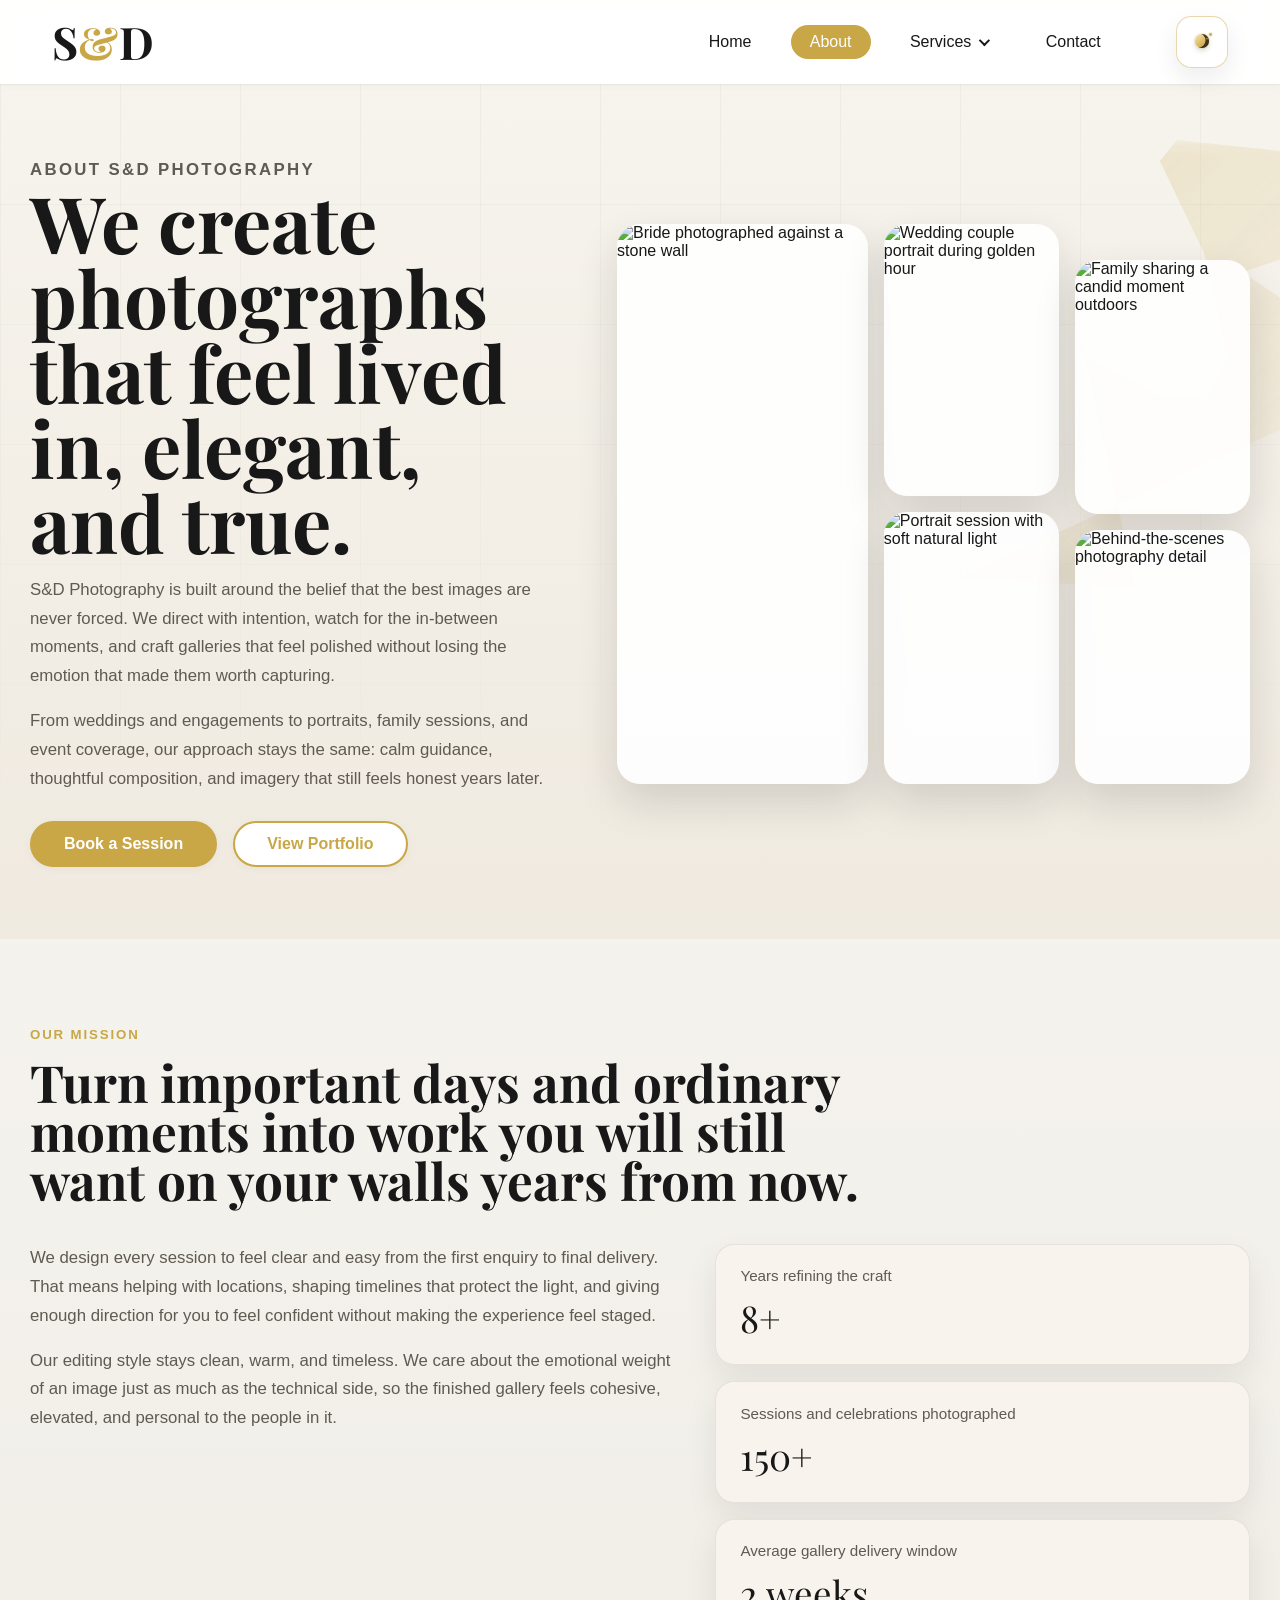
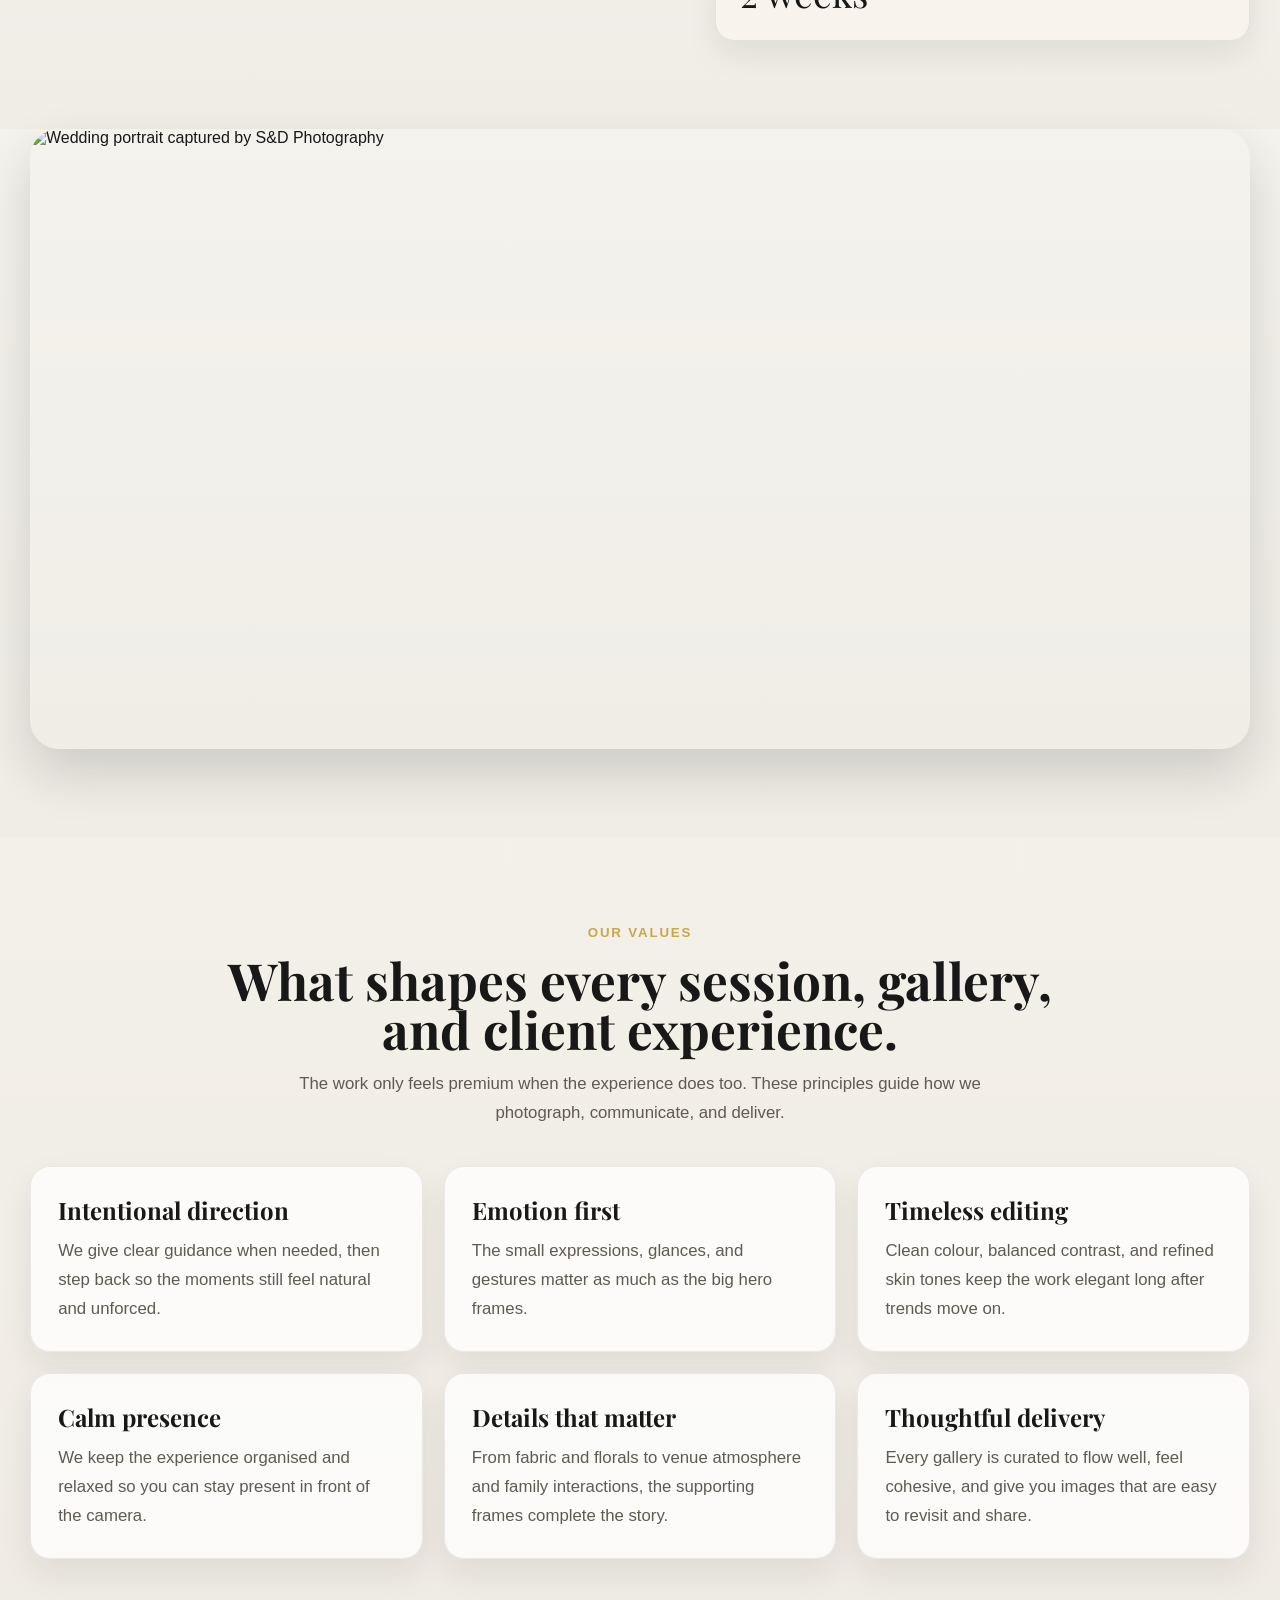
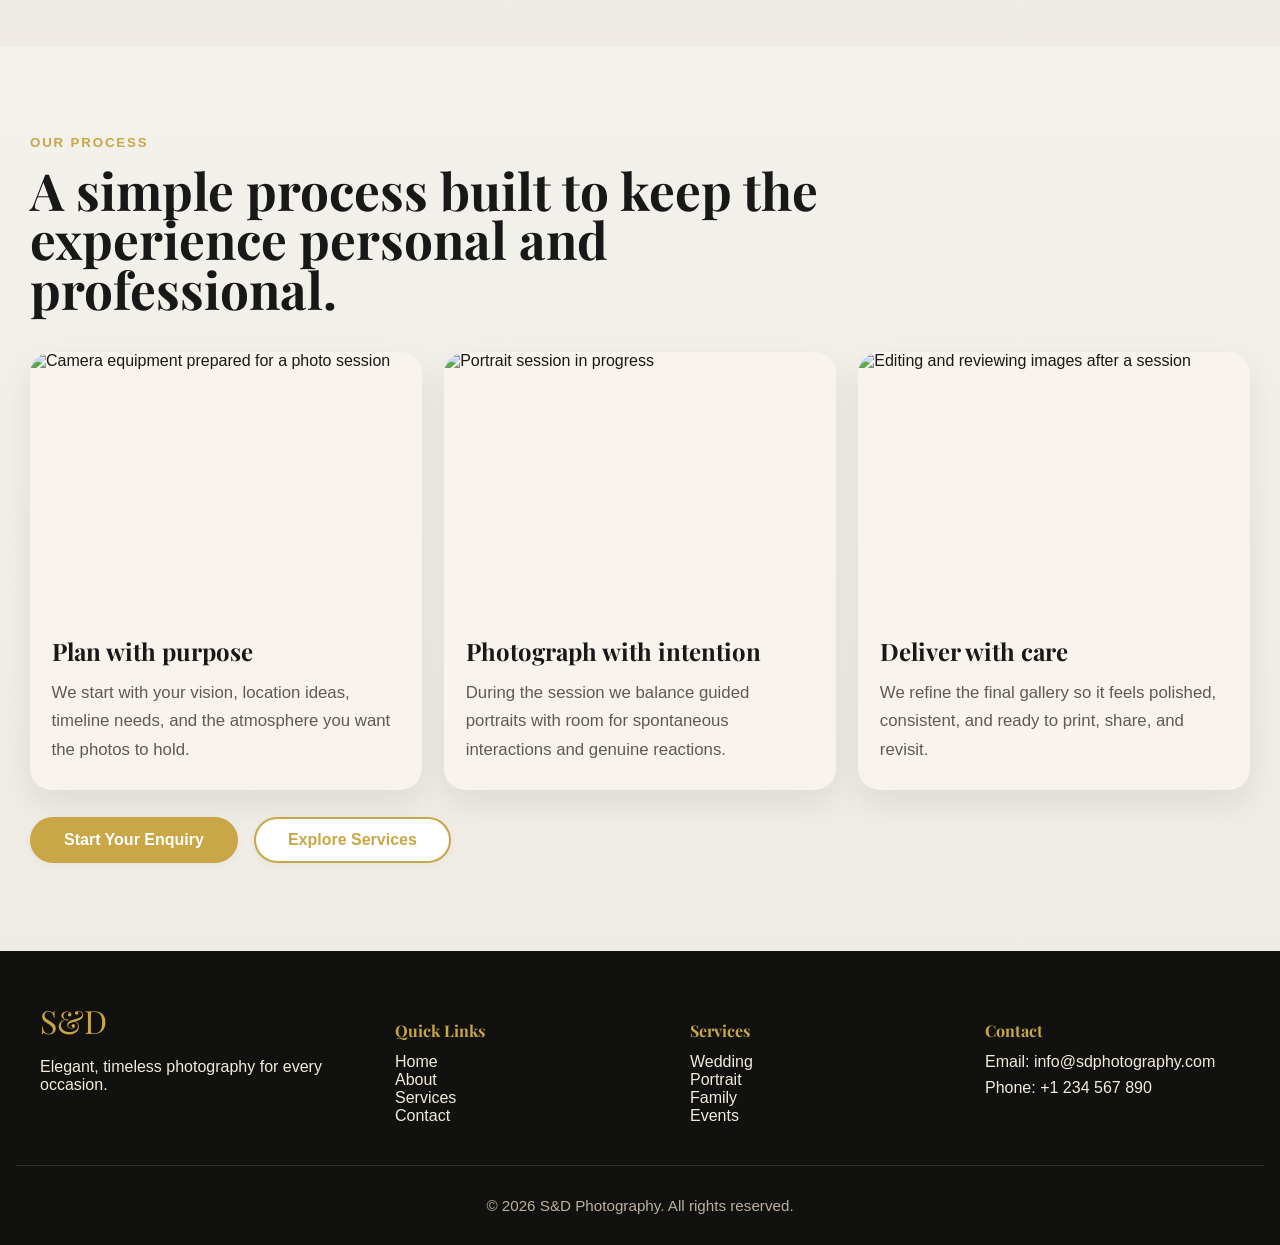
==== about.html @ 49d03d32 "Add files via upload" ====
<!DOCTYPE html>
<html lang="en">
<head>
  <meta charset="UTF-8">
  <meta name="viewport" content="width=device-width, initial-scale=1.0">
  <title>About Us | S&D Photography</title>
  <script>
    (function () {
      try {
        var storedTheme = localStorage.getItem('sd-theme');
        var theme = storedTheme || (window.matchMedia('(prefers-color-scheme: dark)').matches ? 'dark' : 'light');
        document.documentElement.setAttribute('data-theme', theme);
      } catch (error) {
        document.documentElement.setAttribute('data-theme', 'light');
      }
    }());
  </script>
  <link rel="preconnect" href="https://fonts.googleapis.com">
  <link rel="preconnect" href="https://fonts.gstatic.com" crossorigin>
  <link href="https://fonts.googleapis.com/css2?family=Playfair+Display:wght@700&display=swap" rel="stylesheet">
  <link rel="stylesheet" href="style.css">
</head>
<body>
  <header>
    <nav class="navbar" aria-label="Main Navigation">
      <div class="logo">S<span class="brand-ampersand">&amp;</span>D</div>
      <button class="nav-toggle" aria-label="Open navigation menu" aria-expanded="false">
        <span class="hamburger"></span>
      </button>
      <ul class="nav-links">
        <li><a href="index.html">Home</a></li>
        <li><a href="about.html" class="active" aria-current="page">About</a></li>
        <li class="nav-item nav-dropdown">
          <button
            class="nav-link nav-dropdown-toggle"
            type="button"
            aria-expanded="false"
            aria-haspopup="true"
            aria-controls="services-dropdown-menu"
          >
            Services
          </button>
          <ul class="dropdown-menu" id="services-dropdown-menu">
            <li><a class="dropdown-item" href="index.html#services">All Services</a></li>
            <li><a class="dropdown-item" href="wedding.html">Wedding &amp; Engagement</a></li>
            <li><a class="dropdown-item" href="portrait.html">Portrait</a></li>
            <li><a class="dropdown-item" href="family.html">Family</a></li>
            <li><a class="dropdown-item" href="events.html">Events &amp; Commercial</a></li>
          </ul>
        </li>
        <li><a href="contact.html">Contact</a></li>
      </ul>
      <button class="theme-toggle" type="button" aria-pressed="false" aria-label="Switch to dark mode">
        <span class="theme-toggle-icon" aria-hidden="true"></span>
        <span class="theme-toggle-label">Dark mode</span>
      </button>
    </nav>
  </header>
  <main>
    <section class="about-editorial-hero">
      <div class="about-grid-pattern" aria-hidden="true"></div>
      <div class="about-hero-orb" aria-hidden="true"></div>
      <div class="about-shell about-hero-grid">
        <div class="about-hero-copy">
          <p class="about-eyebrow">About S&amp;D Photography</p>
          <h1>We create photographs that feel lived in, elegant, and true.</h1>
          <p class="about-lead">S&amp;D Photography is built around the belief that the best images are never forced. We direct with intention, watch for the in-between moments, and craft galleries that feel polished without losing the emotion that made them worth capturing.</p>
          <p>From weddings and engagements to portraits, family sessions, and event coverage, our approach stays the same: calm guidance, thoughtful composition, and imagery that still feels honest years later.</p>
          <div class="about-hero-actions">
            <a href="contact.html" class="btn btn-primary">Book a Session</a>
            <a href="index.html#portfolio" class="btn btn-secondary">View Portfolio</a>
          </div>
        </div>
        <div class="about-hero-collage" aria-label="Selected photography highlights">
          <figure class="about-collage-card about-collage-tall">
            <img src="Aboutus/Aboutus1.jpg" alt="Bride photographed against a stone wall">
          </figure>
          <div class="about-collage-stack">
            <figure class="about-collage-card">
              <img src="Wedding&Engagement/Wedding&Engagement12.jpg" alt="Wedding couple portrait during golden hour">
            </figure>
            <figure class="about-collage-card">
              <img src="Portrait/Portrait7.jpg" alt="Portrait session with soft natural light">
            </figure>
          </div>
          <div class="about-collage-stack about-collage-offset">
            <figure class="about-collage-card">
              <img src="Family/Family4.jpg" alt="Family sharing a candid moment outdoors">
            </figure>
            <figure class="about-collage-card">
              <img src="Portfolio/Portfolio6.jpg" alt="Behind-the-scenes photography detail">
            </figure>
          </div>
        </div>
      </div>
    </section>

    <section class="about-mission-section">
      <div class="about-shell">
        <div class="about-section-intro">
          <p class="about-section-label">Our mission</p>
          <h2>Turn important days and ordinary moments into work you will still want on your walls years from now.</h2>
        </div>
        <div class="about-mission-grid">
          <div class="about-mission-copy">
            <p>We design every session to feel clear and easy from the first enquiry to final delivery. That means helping with locations, shaping timelines that protect the light, and giving enough direction for you to feel confident without making the experience feel staged.</p>
            <p>Our editing style stays clean, warm, and timeless. We care about the emotional weight of an image just as much as the technical side, so the finished gallery feels cohesive, elevated, and personal to the people in it.</p>
          </div>
          <dl class="about-stat-grid">
            <div class="about-stat-card">
              <dt>Years refining the craft</dt>
              <dd>8+</dd>
            </div>
            <div class="about-stat-card">
              <dt>Sessions and celebrations photographed</dt>
              <dd>150+</dd>
            </div>
            <div class="about-stat-card">
              <dt>Average gallery delivery window</dt>
              <dd>2 weeks</dd>
            </div>
          </dl>
        </div>
      </div>
    </section>

    <section class="about-feature-banner">
      <div class="about-shell">
        <div class="about-banner-frame">
          <img src="Wedding&Engagement/Wedding&Engagement4.jpg" alt="Wedding portrait captured by S&amp;D Photography">
        </div>
      </div>
    </section>

    <section class="about-values-section">
      <div class="about-shell">
        <div class="about-section-intro about-section-intro-centered">
          <p class="about-section-label">Our values</p>
          <h2>What shapes every session, gallery, and client experience.</h2>
          <p class="about-section-text">The work only feels premium when the experience does too. These principles guide how we photograph, communicate, and deliver.</p>
        </div>
        <div class="about-values-grid">
          <article class="about-value-card">
            <h3>Intentional direction</h3>
            <p>We give clear guidance when needed, then step back so the moments still feel natural and unforced.</p>
          </article>
          <article class="about-value-card">
            <h3>Emotion first</h3>
            <p>The small expressions, glances, and gestures matter as much as the big hero frames.</p>
          </article>
          <article class="about-value-card">
            <h3>Timeless editing</h3>
            <p>Clean colour, balanced contrast, and refined skin tones keep the work elegant long after trends move on.</p>
          </article>
          <article class="about-value-card">
            <h3>Calm presence</h3>
            <p>We keep the experience organised and relaxed so you can stay present in front of the camera.</p>
          </article>
          <article class="about-value-card">
            <h3>Details that matter</h3>
            <p>From fabric and florals to venue atmosphere and family interactions, the supporting frames complete the story.</p>
          </article>
          <article class="about-value-card">
            <h3>Thoughtful delivery</h3>
            <p>Every gallery is curated to flow well, feel cohesive, and give you images that are easy to revisit and share.</p>
          </article>
        </div>
      </div>
    </section>

    <section class="about-process-section">
      <div class="about-shell">
        <div class="about-section-intro">
          <p class="about-section-label">Our process</p>
          <h2>A simple process built to keep the experience personal and professional.</h2>
        </div>
        <div class="about-process-grid">
          <article class="about-process-card">
            <img src="Portfolio/Portfolio2.jpg" alt="Camera equipment prepared for a photo session">
            <div class="about-process-copy">
              <h3>Plan with purpose</h3>
              <p>We start with your vision, location ideas, timeline needs, and the atmosphere you want the photos to hold.</p>
            </div>
          </article>
          <article class="about-process-card">
            <img src="Portrait/Portrait3.jpg" alt="Portrait session in progress">
            <div class="about-process-copy">
              <h3>Photograph with intention</h3>
              <p>During the session we balance guided portraits with room for spontaneous interactions and genuine reactions.</p>
            </div>
          </article>
          <article class="about-process-card">
            <img src="Portfolio/Portfolio5.jpg" alt="Editing and reviewing images after a session">
            <div class="about-process-copy">
              <h3>Deliver with care</h3>
              <p>We refine the final gallery so it feels polished, consistent, and ready to print, share, and revisit.</p>
            </div>
          </article>
        </div>
        <div class="about-cta-row">
          <a href="contact.html" class="btn btn-primary">Start Your Enquiry</a>
          <a href="index.html#services" class="btn btn-secondary">Explore Services</a>
        </div>
      </div>
    </section>
  </main>
 <!-- Footer -->
    <footer>
    <div class="footer-content">
        <div class="footer-brand">
        <div class="footer-logo">S&amp;D</div>
        <p>Elegant, timeless photography for every occasion.</p>
        </div>
        <nav class="footer-nav" aria-label="Footer Quick Links">
        <h4>Quick Links</h4>
        <ul>
            <li><a href="#home">Home</a></li>
            <li><a href="#about">About</a></li>
            <li><a href="#services">Services</a></li>
            <li><a href="#contact">Contact</a></li>
        </ul>
        </nav>
        <nav class="footer-services" aria-label="Footer Services Links">
        <h4>Services</h4>
        <ul>
            <li><a href="wedding.html">Wedding</a></li>
            <li><a href="portrait.html">Portrait</a></li>
            <li><a href="family.html">Family</a></li>
            <li><a href="events&commercial.html">Events</a></li>
        </ul>
    </nav>
        <div class="footer-contact">
        <h4>Contact</h4>
        <ul>
        <li>Email: <a class="footer-contact-info" href="mailto:info@sdphotography.com">info@sdphotography.com</a></li>
        <li>Phone: <a class="footer-contact-info" href="tel:+1234567890">+1 234 567 890</a></li>
        </ul>
      </div>
    </div>
    <div class="footer-bottom">
      <p>&copy; 2026 S&amp;D Photography. All rights reserved.</p>
    </div>
  </footer>

  <script src="script.js"></script>
</body>
</html>
---- style.css ----
/*
  S&D Photography Portfolio Website Styles
  Elegant, minimal, premium. Responsive, accessible, modern.
*/

:root {
  --gold: #C9A646;
  --beige: #EEEDE9;
  --black: #181818;
  --white: #fff;
  --font-heading: 'Playfair Display', serif;
  --font-body: 'Segoe UI', 'Helvetica Neue', Arial, sans-serif;
  --page-bg: #EEEDE9;
  --text-primary: #181818;
  --text-muted: #5f5a52;
  --header-bg: rgba(255,255,255,0.94);
  --surface-1: rgba(255,255,255,0.92);
  --surface-2: rgba(255,255,255,0.76);
  --surface-3: #f8f4ed;
  --dropdown-bg: rgba(255,255,255,0.98);
  --border-soft: rgba(24,24,24,0.08);
  --border-strong: rgba(24,24,24,0.14);
  --shadow-soft: 0 14px 32px rgba(24,24,24,0.08);
  --shadow-strong: 0 18px 42px rgba(24,24,24,0.14);
  --nav-toggle-bg: rgba(255,255,255,0.96);
  --nav-toggle-open-bg: #f6f1e3;
  --nav-toggle-border: rgba(201,166,70,0.45);
  --nav-toggle-shadow: 0 10px 24px rgba(24,24,24,0.08);
  --theme-accent-text: #17130b;
  --pattern-shift-x: 0px;
  --pattern-shift-y: 0px;
  --pattern-dot: rgba(201,166,70,0.16);
  --pattern-soft: rgba(24,24,24,0.045);
  --pattern-blob: rgba(201,166,70,0.1);
  --pattern-overlay-top: rgba(255,255,255,0.3);
  --pattern-overlay-bottom: rgba(238,237,233,0.12);
  --pattern-overlay-opacity: 0.54;
  color-scheme: light;
}

html[data-theme='dark'],
body[data-theme='dark'] {
  --page-bg: #12120f;
  --text-primary: #f3ebdc;
  --text-muted: #c9beab;
  --header-bg: rgba(18,18,15,0.94);
  --surface-1: rgba(31,31,28,0.94);
  --surface-2: rgba(41,41,36,0.82);
  --surface-3: #23231f;
  --dropdown-bg: rgba(28,28,24,0.98);
  --border-soft: rgba(243,235,220,0.1);
  --border-strong: rgba(243,235,220,0.18);
  --shadow-soft: 0 18px 36px rgba(0,0,0,0.34);
  --shadow-strong: 0 24px 48px rgba(0,0,0,0.4);
  --nav-toggle-bg: rgba(31,31,28,0.96);
  --nav-toggle-open-bg: #2a2925;
  --nav-toggle-border: rgba(201,166,70,0.35);
  --nav-toggle-shadow: 0 14px 30px rgba(0,0,0,0.3);
  --pattern-dot: rgba(201,166,70,0.16);
  --pattern-soft: rgba(243,235,220,0.06);
  --pattern-blob: rgba(201,166,70,0.12);
  --pattern-overlay-top: rgba(18,18,15,0.34);
  --pattern-overlay-bottom: rgba(18,18,15,0.18);
  --pattern-overlay-opacity: 0.48;
  color-scheme: dark;
}

html {
  box-sizing: border-box;
  font-size: 16px;
  scroll-behavior: smooth;
}
*, *:before, *:after {
  box-sizing: inherit;
}
body {
  margin: 0;
  font-family: var(--font-body);
  background: var(--page-bg);
  background-image:
    linear-gradient(180deg, var(--pattern-overlay-top) 0%, var(--pattern-overlay-bottom) 100%);
  background-size: auto;
  background-position: 0 0;
  color: var(--text-primary);
  min-height: 100vh;
  position: relative;
  isolation: isolate;
  transition: background-color 0.25s ease, color 0.25s ease;
}

.hero-showcase,
.intro-hero,
.portfolio,
.featured-carousel,
.services,
.testimonials,
.story-gallery-section,
.about-editorial-hero,
.about-mission-section,
.about-values-section,
.about-process-section,
.about-feature-banner,
.contact-form-section {
  position: relative;
  isolation: isolate;
}

.intro-hero-shell,
.services-shell,
.testimonials-shell,
.story-shell,
.about-shell,
.contact-shell,
.hero,
.marquee-strip,
.portfolio-accordion,
.lightbox {
  position: relative;
  z-index: 1;
}

header,
main,
footer {
  position: relative;
  z-index: 1;
}

/* Navbar */
header {
  background: var(--header-bg);
  box-shadow: 0 2px 8px rgba(0,0,0,0.03);
  position: sticky;
  top: 0;
  z-index: 100;
  backdrop-filter: blur(14px);
}
.navbar {
  display: flex;
  align-items: center;
  justify-content: space-between;
  gap: 3.5rem;
  width: 100%;
  max-width: none;
  margin: 0;
  padding: 1rem 3.25rem;
}
.logo {
  font-family: var(--font-heading);
  font-size: 2.8rem;
  color: var(--text-primary);
  font-weight: bold;
  letter-spacing: 0.01em;
  line-height: 1;
}
.brand-ampersand {
  color: var(--gold);
}
.nav-links {
  display: flex;
  gap: 1.25rem;
  list-style: none;
  margin: 0 0 0 auto;
  padding: 0;
}
.nav-links li {
  position: relative;
  display: flex;
  align-items: center;
}
.nav-links a,
.nav-links .nav-link {
  font-family: var(--font-body);
  font-size: 1rem;
  text-decoration: none;
  color: var(--text-primary);
  font-weight: 500;
  padding: 0.5rem 1.2rem;
  border-radius: 2rem;
  transition: background 0.2s, color 0.2s;
}
.nav-links .nav-link {
  line-height: 1.2;
  background: none;
  border: none;
  appearance: none;
  -webkit-appearance: none;
}
.nav-links a.active,
.nav-links .nav-link.active,
.nav-links a:focus,
.nav-links a:hover,
.nav-links .nav-link:focus,
.nav-links .nav-link:hover,
.nav-item.dropdown-open > .nav-dropdown-toggle {
  background: var(--gold);
  color: var(--white);
  outline: none;
}
.nav-dropdown-toggle {
  display: inline-flex;
  align-items: center;
  gap: 0.5rem;
  cursor: pointer;
}
.nav-dropdown-toggle::after {
  content: '';
  width: 0.5rem;
  height: 0.5rem;
  border-right: 2px solid currentColor;
  border-bottom: 2px solid currentColor;
  transform: rotate(45deg) translateY(-2px);
  transition: transform 0.2s ease;
}
.nav-item.dropdown-open > .nav-dropdown-toggle::after {
  transform: rotate(-135deg) translateY(-1px);
}
.dropdown-menu {
  position: absolute;
  top: calc(100% + 0.65rem);
  left: 50%;
  transform: translateX(-50%);
  min-width: 14rem;
  display: none;
  margin: 0;
  padding: 0.6rem;
  list-style: none;
  background: var(--dropdown-bg);
  border: 1px solid var(--border-soft);
  border-radius: 1rem;
  box-shadow: var(--shadow-soft);
  overflow: hidden;
  z-index: 120;
}
.nav-item.dropdown-open > .dropdown-menu {
  display: block;
}
.dropdown-menu li {
  width: 100%;
}
.dropdown-item {
  display: block;
  width: 100%;
  padding: 0.75rem 0.9rem;
  border-radius: 0.75rem;
  color: var(--text-primary);
  transition: background 0.2s, color 0.2s;
}
.dropdown-item:hover,
.dropdown-item:focus {
  background: var(--gold);
  color: var(--white);
  outline: none;
}
.theme-toggle {
  display: inline-flex;
  align-items: center;
  justify-content: center;
  width: 3.25rem;
  height: 3.25rem;
  padding: 0;
  border-radius: 0.95rem;
  border: 1px solid var(--nav-toggle-border);
  background: var(--surface-1);
  color: var(--text-primary);
  box-shadow: var(--nav-toggle-shadow);
  cursor: pointer;
  transition: background 0.2s, border-color 0.2s, box-shadow 0.2s, transform 0.2s, color 0.2s;
}
.theme-toggle:hover {
  transform: translateY(-1px);
  border-color: rgba(201,166,70,0.68);
}
.theme-toggle:focus-visible {
  outline: none;
  box-shadow: 0 0 0 4px rgba(201,166,70,0.2), var(--nav-toggle-shadow);
}
.theme-toggle-icon {
  position: relative;
  width: 1.35rem;
  height: 1.35rem;
  display: inline-block;
}
.theme-toggle-icon::before,
.theme-toggle-icon::after {
  content: '';
  position: absolute;
  transition: opacity 0.24s ease, transform 0.24s ease, box-shadow 0.24s ease, border-color 0.24s ease, background 0.24s ease;
}
.theme-toggle-icon::before {
  top: 0.18rem;
  left: 0.26rem;
  width: 0.84rem;
  height: 0.84rem;
  border-radius: 50%;
  background: linear-gradient(145deg, #f7e8b2 0%, #d9b35c 62%, #a67d28 100%);
  box-shadow:
    inset -0.22rem -0.03rem 0 0 rgba(18,18,15,0.78),
    0 0 0 0.08rem rgba(201,166,70,0.14),
    0 0.18rem 0.35rem rgba(24,24,24,0.14);
  opacity: 1;
  transform: scale(1) rotate(0deg);
}
.theme-toggle-icon::after {
  top: 0.1rem;
  right: 0.08rem;
  width: 0.18rem;
  height: 0.18rem;
  border-radius: 50%;
  background: rgba(201,166,70,0.95);
  box-shadow:
    0 0 0 0.08rem rgba(201,166,70,0.12),
    -0.22rem 0.26rem 0 -0.04rem rgba(201,166,70,0.75);
  opacity: 1;
  transform: scale(1) rotate(0deg);
}
.theme-toggle-label {
  position: absolute;
  width: 1px;
  height: 1px;
  padding: 0;
  margin: -1px;
  overflow: hidden;
  clip: rect(0, 0, 0, 0);
  white-space: nowrap;
  border: 0;
}
body[data-theme='dark'] .theme-toggle-icon::before {
  top: 0.18rem;
  left: 0.18rem;
  width: 0.92rem;
  height: 0.92rem;
  background: linear-gradient(145deg, #f7e5a5 0%, #d0a13f 68%, #9f741d 100%);
  box-shadow:
    inset 0 0 0 0.08rem rgba(255,244,212,0.18),
    0 0 0 0.16rem rgba(201,166,70,0.16),
    0 0 0.55rem rgba(201,166,70,0.24);
  opacity: 1;
  transform: scale(1) rotate(0deg);
}
body[data-theme='dark'] .theme-toggle-icon::after {
  top: 0.03rem;
  left: 0.03rem;
  width: 1.18rem;
  height: 1.18rem;
  right: auto;
  background: transparent;
  border-radius: 50%;
  border: 0.09rem solid rgba(201,166,70,0.34);
  box-shadow:
    0 0 0 0.12rem rgba(201,166,70,0.08),
    0 0 0.6rem rgba(201,166,70,0.14);
  opacity: 1;
  transform: scale(1) rotate(0deg);
}
.nav-toggle {
  display: none;
  align-items: center;
  justify-content: center;
  width: 3.25rem;
  height: 3.25rem;
  background: var(--nav-toggle-bg);
  border: 1px solid var(--nav-toggle-border);
  margin-left: auto;
  padding: 0;
  border-radius: 0.95rem;
  transition: background 0.2s, border-color 0.2s, box-shadow 0.2s, transform 0.2s;
  box-shadow: var(--nav-toggle-shadow);
  outline: none;
  position: relative;
  z-index: 102;
  cursor: pointer;
}
.hamburger {
  width: 24px;
  height: 3px;
  background: var(--text-primary);
  display: block;
  position: relative;
  border-radius: 999px;
  transition: background 0.24s ease, transform 0.24s ease, opacity 0.24s ease;
  margin: 0 auto;
}
.hamburger::before,
.hamburger::after {
  content: '';
  position: absolute;
  width: 24px;
  height: 3px;
  background: var(--text-primary);
  left: 0;
  border-radius: 999px;
  transition: transform 0.24s ease, top 0.24s ease, background 0.24s ease;
}
.hamburger::before {
  top: -8px;
}
.hamburger::after {
  top: 8px;
}
.nav-toggle.open .hamburger {
  background: transparent;
}
.nav-toggle.open .hamburger::before {
  top: 0;
  transform: rotate(45deg);
  background: var(--text-primary);
}
.nav-toggle.open .hamburger::after {
  top: 0;
  transform: rotate(-45deg);
  background: var(--text-primary);
}
.nav-toggle:hover {
  transform: translateY(-1px);
  border-color: rgba(201,166,70,0.7);
  box-shadow: 0 14px 28px rgba(24,24,24,0.12);
}
.nav-toggle.open {
  background: var(--nav-toggle-open-bg);
  border-color: rgba(201,166,70,0.8);
  box-shadow: 0 12px 28px rgba(201,166,70,0.16);
}

/* Accessibility: focus ring for nav-toggle */
.nav-toggle:focus-visible {
  outline: none;
  box-shadow: 0 0 0 4px rgba(201,166,70,0.2), 0 12px 28px rgba(24,24,24,0.12);
}

/* Intro Hero */
.intro-hero {
  padding: 1.4rem 1rem 0.9rem 1rem;
  background:
    linear-gradient(180deg, rgba(247,244,237,0.86) 0%, rgba(239,232,220,0.78) 100%);
}
.intro-hero-shell {
  width: min(1200px, 100%);
  margin: 0 auto;
  display: grid;
  grid-template-columns: minmax(0, 1.05fr) minmax(320px, 0.95fr);
  gap: 2.5rem;
  align-items: center;
}
.intro-hero-copy {
  max-width: 560px;
}
.intro-hero-eyebrow {
  margin: 0 0 1rem 0;
  color: var(--gold);
  font-size: 0.85rem;
  font-weight: 700;
  letter-spacing: 0.12em;
  text-transform: uppercase;
}
.intro-hero h1 {
  margin: 0;
  font-family: var(--font-heading);
  font-size: clamp(2.8rem, 6vw, 4.8rem);
  line-height: 0.95;
  color: var(--text-primary);
}
.intro-hero-text {
  margin: 0.95rem 0 0 0;
  max-width: 38rem;
  color: var(--text-muted);
  font-size: 1.08rem;
  line-height: 1.65;
}
.intro-hero-actions {
  display: flex;
  flex-wrap: wrap;
  gap: 0.9rem;
  margin-top: 1.45rem;
}
.intro-hero-metrics {
  display: flex;
  flex-wrap: wrap;
  gap: 1rem;
  margin-top: 1.35rem;
}
.intro-hero-metrics div {
  min-width: 140px;
  padding: 1rem 1.1rem;
  background: var(--surface-2);
  border: 1px solid var(--border-soft);
  border-radius: 1rem;
  box-shadow: var(--shadow-soft);
}
.intro-hero-metrics strong {
  display: block;
  font-family: var(--font-heading);
  font-size: 1.45rem;
  color: var(--text-primary);
}
.intro-hero-metrics span {
  display: block;
  margin-top: 0.25rem;
  color: var(--text-muted);
  font-size: 0.95rem;
}
.intro-hero-gallery {
  display: grid;
  grid-template-columns: 1.2fr 0.8fr;
  grid-template-rows: repeat(2, minmax(190px, 1fr));
  gap: 1rem;
  align-items: stretch;
}
.intro-photo {
  margin: 0;
  overflow: hidden;
  border-radius: 1.4rem;
  box-shadow: 0 18px 42px rgba(24,24,24,0.14);
}
.intro-photo img {
  width: 100%;
  height: 100%;
  object-fit: cover;
  display: block;
}
.intro-photo-large {
  grid-row: 1 / span 2;
  min-height: 440px;
}
.intro-photo-top,
.intro-photo-bottom {
  min-height: 210px;
}

/* Hero Section */
.hero-showcase {
  position: relative;
  overflow: hidden;
  background:
    linear-gradient(180deg, rgba(247,244,237,0.86) 0%, rgba(239,232,220,0.78) 100%);
}
.hero {
  position: relative;
  z-index: 1;
  display: flex;
  align-items: center;
  justify-content: center;
  min-height: 52vh;
  background: transparent;
  text-align: center;
  padding: 4rem 1rem 2rem 1rem;
}
.brand-title {
  font-family: var(--font-heading);
  color: var(--text-primary);
  margin-bottom: 1rem;
  letter-spacing: 0.05em;
  text-shadow: 0 2px 10px rgba(255,255,255,0.28);
}
.brand-mark {
  display: block;
  font-size: 5.6rem;
  line-height: 0.9;
}
.brand-subtitle {
  display: block;
  margin-top: 0.35rem;
  font-size: 3rem;
  line-height: 1;
}
.services-list {
  font-size: 1.1rem;
  color: var(--text-primary);
  margin-bottom: 2rem;
  text-shadow: 0 1px 8px rgba(255,255,255,0.24);
}
.services-list span {
  color: var(--gold);
  margin: 0 0.5em;
}
.hero-buttons {
  display: flex;
  gap: 1rem;
  justify-content: center;
}
.btn {
  display: inline-block;
  font-family: var(--font-body);
  font-size: 1rem;
  padding: 0.75rem 2rem;
  border: 2px solid var(--gold);
  border-radius: 2rem;
  cursor: pointer;
  text-decoration: none;
  transition: background 0.2s, color 0.2s, box-shadow 0.2s, border-color 0.2s;
  font-weight: 600;
  box-shadow: 0 2px 8px rgba(0,0,0,0.04);
  -webkit-tap-highlight-color: transparent;
}
.btn,
.btn-primary,
.btn-secondary {
  --bs-btn-border-color: var(--gold);
  --bs-btn-hover-border-color: var(--gold);
  --bs-btn-active-border-color: var(--gold);
  --bs-btn-disabled-border-color: var(--gold);
  --bs-btn-focus-shadow-rgb: 0, 0, 0;
  --bs-btn-focus-box-shadow: none;
  -webkit-appearance: none;
  appearance: none;
  outline: none;
  border-color: var(--gold);
  box-shadow: 0 2px 8px rgba(0,0,0,0.04);
}
.carousel-control-prev:focus,
.carousel-control-prev:focus-visible,
.carousel-control-next:focus,
.carousel-control-next:focus-visible,
.carousel-indicators [data-bs-target]:focus,
.carousel-indicators [data-bs-target]:focus-visible,
.nav-links .nav-link:focus,
.nav-links .nav-link:focus-visible {
  outline: none;
  border-color: var(--gold);
  box-shadow: none;
}
:is(.btn, .btn-primary, .btn-secondary):is(:hover, :focus, :focus-visible, :active, :active:focus, :active:focus-visible),
.btn-check:focus + .btn,
.btn-check:focus + .btn-primary,
.btn-check:focus + .btn-secondary,
.btn-check:checked + .btn,
.btn-check:checked + .btn-primary,
.btn-check:checked + .btn-secondary {
  outline: none;
  border-color: var(--gold);
  box-shadow: none;
}
.btn-check:focus + .btn,
.btn-check:checked + .btn,
.btn-check:focus + .btn-primary,
.btn-check:checked + .btn-primary,
.btn-check:focus + .btn-secondary,
.btn-check:checked + .btn-secondary {
  outline: none !important;
  border-color: var(--gold) !important;
  box-shadow: none !important;
}
.btn-primary {
  background: var(--gold);
  color: var(--white);
  border-color: var(--gold);
}
.btn-primary:hover,
.btn-primary:focus,
.btn-primary:active {
  background: #b89a3d;
  color: var(--white);
  border-color: var(--gold);
}
.btn-secondary {
  background: var(--white);
  color: var(--gold);
  border-color: var(--gold);
}
.btn-secondary:hover,
.btn-secondary:focus,
.btn-secondary:active {
  background: var(--gold);
  color: var(--white);
  border-color: var(--gold);
}

body[data-theme='dark'] .btn-primary,
body[data-theme='dark'] .btn-primary:hover,
body[data-theme='dark'] .btn-primary:focus,
body[data-theme='dark'] .btn-primary:active,
body[data-theme='dark'] .nav-links a.active,
body[data-theme='dark'] .nav-links .nav-link.active,
body[data-theme='dark'] .nav-links a:focus,
body[data-theme='dark'] .nav-links a:hover,
body[data-theme='dark'] .nav-links .nav-link:focus,
body[data-theme='dark'] .nav-links .nav-link:hover,
body[data-theme='dark'] .nav-item.dropdown-open > .nav-dropdown-toggle,
body[data-theme='dark'] .dropdown-item:hover,
body[data-theme='dark'] .dropdown-item:focus {
  color: var(--theme-accent-text);
}

body[data-theme='dark'] .btn-secondary {
  background: var(--surface-1);
  color: var(--gold);
  border-color: rgba(201,166,70,0.45);
}

body[data-theme='dark'] .btn-secondary:hover,
body[data-theme='dark'] .btn-secondary:focus,
body[data-theme='dark'] .btn-secondary:active {
  background: var(--gold);
  color: var(--theme-accent-text);
}

/* Marquee Portfolio Strip */
.marquee-strip {
  position: relative;
  z-index: 1;
  overflow: hidden;
  background: transparent;
  padding: 1.25rem 0 2rem 0;
  mask-image: linear-gradient(to right, transparent 0, black 8%, black 92%, transparent 100%);
}
.marquee-track {
  display: flex;
  gap: 1.2rem;
  animation: marquee 38s linear infinite;
  will-change: transform;
  padding: 0 1rem;
}
.marquee-strip img {
  height: 250px;
  width: 330px;
  border-radius: 0.9rem;
  object-fit: cover;
  border: 3px solid rgba(255,255,255,0.7);
  box-shadow: 0 12px 28px rgba(0,0,0,0.16);
}
.marquee-strip img:nth-child(3n) {
  width: 380px;
}
.marquee-strip img:nth-child(4n) {
  width: 285px;
}
@keyframes marquee {
  0% { transform: translateX(0); }
  100% { transform: translateX(-50%); }
}

/* Portfolio Section */
.portfolio {
  max-width: 1200px;
  margin: 4rem auto;
  padding: 0 1rem;
}
.portfolio h2 {
  font-family: var(--font-heading);
  color: var(--gold);
  font-size: 2.2rem;
  margin-bottom: 0.5rem;
}
.section-desc {
  color: var(--text-muted);
  margin-bottom: 2rem;
}
.portfolio-accordion {
  display: grid;
  gap: 1rem;
}
.portfolio-accordion .accordion-item {
  border: 1px solid var(--border-soft);
  border-radius: 1.2rem;
  overflow: hidden;
  background: var(--surface-1);
  box-shadow: var(--shadow-soft);
}
.portfolio-accordion .accordion-header {
  margin: 0;
}
.portfolio-accordion .accordion-button {
  font-family: var(--font-heading);
  font-size: 1.2rem;
  letter-spacing: 0.01em;
  color: var(--text-primary);
  background: linear-gradient(135deg, rgba(201, 166, 70, 0.16), rgba(255, 255, 255, 0.96));
  padding: 1.2rem 1.4rem;
}
.portfolio-accordion .accordion-button:not(.collapsed) {
  color: var(--text-primary);
  background: linear-gradient(135deg, rgba(201, 166, 70, 0.28), rgba(255, 255, 255, 1));
  box-shadow: none;
}
.portfolio-accordion .accordion-button:focus {
  box-shadow: 0 0 0 0.22rem rgba(201, 166, 70, 0.22);
  border-color: rgba(201, 166, 70, 0.4);
}
.portfolio-accordion .accordion-button::after {
  filter: sepia(1) saturate(2.2) hue-rotate(355deg);
}
.portfolio-accordion .accordion-body {
  padding: 1.4rem;
  background: var(--surface-2);
}
.portfolio-panel-intro {
  margin: 0 0 1.2rem;
  color: var(--text-muted);
  line-height: 1.6;
}
.portfolio-grid {
  display: grid;
  grid-template-columns: repeat(auto-fit, minmax(220px, 1fr));
  gap: 1.5rem;
}
.portfolio-grid img {
  width: 100%;
  aspect-ratio: 4/3;
  object-fit: cover;
  border-radius: 1rem;
  cursor: pointer;
  transition: transform 0.2s, box-shadow 0.2s;
  box-shadow: 0 2px 12px rgba(0,0,0,0.08);
}
.portfolio-grid img:hover,
.portfolio-grid img:focus {
  transform: scale(1.04);
  box-shadow: 0 4px 24px rgba(0,0,0,0.13);
  outline: 2px solid var(--gold);
}

/* Featured Carousel */
.featured-carousel {
  padding: 0 1rem 4rem 1rem;
}
.carousel-shell {
  width: min(1200px, 100%);
  margin: 0 auto;
}
.featured-carousel .carousel {
  overflow: hidden;
  border-radius: 1.5rem;
  box-shadow: 0 22px 48px rgba(24,24,24,0.16);
  background: var(--black);
}
.featured-carousel .carousel-item {
  position: relative;
}
.featured-carousel .carousel-item::after {
  content: '';
  position: absolute;
  inset: 0;
  background: linear-gradient(90deg, rgba(24,24,24,0.66) 0%, rgba(24,24,24,0.34) 42%, rgba(24,24,24,0.08) 100%);
}
.featured-carousel .carousel-item img {
  height: 540px;
  object-fit: cover;
  filter: saturate(1.02);
}
.featured-carousel .carousel-caption {
  right: auto;
  left: 4.25rem;
  bottom: 3.8rem;
  z-index: 2;
  width: min(480px, calc(100% - 6rem));
  text-align: left;
}
.carousel-kicker {
  display: inline-block;
  margin-bottom: 0.85rem;
  padding: 0.45rem 0.85rem;
  border-radius: 999px;
  background: rgba(255,255,255,0.16);
  color: var(--white);
  font-size: 0.82rem;
  font-weight: 700;
  letter-spacing: 0.08em;
  text-transform: uppercase;
}
.featured-carousel .carousel-caption h2 {
  margin: 0 0 0.85rem 0;
  font-family: var(--font-heading);
  font-size: clamp(2rem, 4vw, 3.1rem);
  line-height: 1.02;
  color: var(--white);
}
.featured-carousel .carousel-caption p {
  margin: 0;
  max-width: 34rem;
  font-size: 1.05rem;
  line-height: 1.65;
  color: rgba(255,255,255,0.88);
}
.featured-carousel .carousel-indicators {
  display: flex;
  flex-wrap: wrap;
  justify-content: center;
  gap: 0.35rem;
  margin-bottom: 1.5rem;
}
.featured-carousel .carousel-indicators [data-bs-target] {
  width: 2.7rem;
  height: 0.28rem;
  margin: 0;
  border: 0;
  border-radius: 999px;
  background-color: rgba(255,255,255,0.4);
}
.featured-carousel .carousel-indicators .active {
  background-color: var(--gold);
}
.featured-carousel .carousel-control-prev,
.featured-carousel .carousel-control-next {
  width: 4.5rem;
  opacity: 1;
}
.featured-carousel .carousel-control-prev-icon,
.featured-carousel .carousel-control-next-icon {
  width: 3rem;
  height: 3rem;
  border-radius: 50%;
  background-color: rgba(255,255,255,0.16);
  background-size: 42%;
  backdrop-filter: blur(6px);
}

/* Lightbox */
.lightbox {
  display: none;
  position: fixed;
  z-index: 2000;
  top: 0; left: 0; right: 0; bottom: 0;
  background: rgba(30, 30, 30, 0.85);
  backdrop-filter: blur(6px);
  align-items: center;
  justify-content: center;
  flex-direction: column;
}

.lightbox.active {
  display: flex;
}
.lightbox-img {
  max-width: 90vw;
  max-height: 80vh;
  border-radius: 1rem;
  box-shadow: 0 4px 32px rgba(0,0,0,0.25);
}
.lightbox-close {
  position: absolute;
  top: 2rem;
  right: 2rem;
  font-size: 2.5rem;
  color: var(--white);
  cursor: pointer;
  background: none;
  border: none;
  z-index: 10;
  transition: color 0.2s;
}
.lightbox-close:hover,
.lightbox-close:focus {
  color: var(--gold);
}

/* Services Section */
.services {
  padding: 8rem 1rem 4rem 1rem;
  background:
    linear-gradient(180deg, rgba(247,244,237,0.86) 0%, rgba(239,232,220,0.78) 100%);
}
.services-shell {
  width: min(1220px, 100%);
  margin: 0 auto;
}
.services-header {
  margin-bottom: 2rem;
}
.services h2 {
  font-family: var(--font-heading);
  color: var(--gold);
  font-size: clamp(2.2rem, 4vw, 3.1rem);
  margin: 0;
  line-height: 1.05;
  text-align: center;
}
.services-cards {
  display: grid;
  grid-template-columns: repeat(4, minmax(0, 1fr));
  gap: 1.35rem;
  align-items: stretch;
}
.service-card {
  background: var(--surface-1);
  border-radius: 1.15rem;
  box-shadow: var(--shadow-soft);
  border: 1px solid var(--border-soft);
  overflow: hidden;
  display: flex;
  flex-direction: column;
  align-items: stretch;
  text-align: center;
  transition: box-shadow 0.2s, transform 0.2s;
}
.service-card:hover {
  box-shadow: 0 20px 38px rgba(24,24,24,0.12);
  transform: translateY(-4px);
}
.service-media {
  margin: 1rem 1rem 0 1rem;
}
.service-media > img {
  width: 100%;
  height: 220px;
  object-fit: cover;
  border-radius: 0.9rem;
  display: block;
}
.service-card-body {
  padding: 1.2rem 1.1rem 1.35rem 1.1rem;
  display: flex;
  flex-direction: column;
  align-items: center;
  height: 100%;
}
.service-card h3 {
  font-family: var(--font-heading);
  color: var(--text-primary);
  margin: 0;
  font-size: 1.35rem;
  line-height: 1.2;
}
.service-card p {
  color: var(--text-muted);
  font-size: 0.95rem;
  margin: 0.7rem 0 1.15rem 0;
  line-height: 1.65;
  flex-grow: 1;
}
.service-card .btn {
  min-width: 180px;
}

/* Testimonials Section */
.testimonials {
  background:
    linear-gradient(180deg, rgba(247,244,237,0.86) 0%, rgba(239,232,220,0.78) 100%);
  padding: 4.5rem 1rem 3.5rem 1rem;
}
.testimonials-shell {
  width: min(1240px, 100%);
  margin: 0 auto;
}
.testimonials-header {
  max-width: 760px;
  margin-bottom: 1.7rem;
}
.testimonials h2 {
  margin: 0;
  font-family: var(--font-heading);
  color: var(--gold);
  font-size: clamp(2rem, 4vw, 3rem);
  line-height: 1;
}
.testimonials-header p {
  margin: 0.65rem 0 0 0;
  max-width: 48rem;
  color: var(--text-muted);
  font-size: 0.98rem;
  line-height: 1.6;
}
.testimonials-grid {
  display: grid;
  grid-template-columns: repeat(5, minmax(0, 1fr));
  gap: 0.95rem;
}
.testimonial-card {
  background: var(--surface-1);
  border-radius: 0.9rem;
  border: 1px solid var(--border-strong);
  box-shadow: var(--shadow-soft);
  padding: 1.15rem 1rem 1rem 1rem;
  min-height: 175px;
  color: var(--text-primary);
  display: flex;
  flex-direction: column;
  justify-content: space-between;
  gap: 1.15rem;
}
.testimonial-card p {
  margin: 0;
  font-size: 0.83rem;
  line-height: 1.58;
}
.testimonial-meta {
  display: flex;
  align-items: center;
  gap: 0.7rem;
}
.testimonial-meta strong {
  display: block;
  font-size: 0.8rem;
  font-weight: 700;
  color: var(--text-primary);
}
.testimonial-meta span {
  display: block;
  margin-top: 0.15rem;
  font-size: 0.68rem;
  color: var(--text-muted);
}
.testimonial-badge {
  flex: 0 0 auto;
  width: 1.45rem;
  height: 1.45rem;
  border-radius: 50%;
  display: inline-flex;
  align-items: center;
  justify-content: center;
  font-size: 0.72rem;
  line-height: 1;
}
.testimonial-card-peach .testimonial-badge {
  color: #e59264;
  background: #fff3eb;
  border: 1px solid rgba(229, 146, 100, 0.24);
}
.testimonial-card-blue .testimonial-badge {
  color: #6f8df0;
  background: #eef3ff;
  border: 1px solid rgba(111, 141, 240, 0.24);
}
.testimonial-card-green .testimonial-badge {
  color: #7da35a;
  background: #eef8e6;
  border: 1px solid rgba(125, 163, 90, 0.24);
}

/* Shared Inner Page Layout */
.story-showcase {
  background:
    linear-gradient(rgba(238, 237, 233, 0.56), rgba(238, 237, 233, 0.66)),
    url('Background/Background1.jpg') center/cover no-repeat;
  padding: 1.25rem 0 3.5rem 0;
}
.story-shell {
  width: min(1220px, calc(100% - 3rem));
  margin: 0 auto;
}
.story-page-title {
  margin: 0 0 1rem 0;
  font-family: var(--font-heading);
  font-size: 3rem;
  color: var(--text-primary);
}
.story-panel {
  display: grid;
  grid-template-columns: minmax(0, 1.2fr) minmax(320px, 0.8fr);
  gap: 2rem;
  align-items: center;
}
.story-image img {
  width: 100%;
  aspect-ratio: 16 / 10;
  object-fit: cover;
  border-radius: 1.15rem;
  box-shadow: 0 18px 42px rgba(24,24,24,0.14);
}
.story-copy {
  max-width: 470px;
}
.story-copy h2,
.story-gallery-header h2 {
  margin: 0 0 1rem 0;
  font-family: var(--font-heading);
  font-size: 2.35rem;
  color: var(--text-primary);
  font-style: italic;
  line-height: 1.05;
}
.story-copy p,
.story-gallery-header p {
  margin: 0 0 1rem 0;
  color: var(--text-muted);
  font-size: 1.08rem;
  line-height: 1.65;
}
.story-copy .btn-primary {
  margin-top: 0.5rem;
  padding: 0.8rem 1.5rem;
  font-size: 0.95rem;
}
.story-gallery-section {
  background: linear-gradient(180deg, rgba(247,244,237,0.52) 0%, rgba(239,232,220,0.34) 100%);
  padding: 2.75rem 0 3rem 0;
}
.story-gallery-header {
  max-width: 720px;
  margin-bottom: 1.75rem;
}
.story-gallery-grid {
  display: grid;
  grid-template-columns: repeat(5, minmax(0, 1fr));
  gap: 1.4rem;
}
.story-gallery-grid img {
  width: 100%;
  aspect-ratio: 1 / 1;
  object-fit: cover;
  border-radius: 0.95rem;
  box-shadow: 0 10px 26px rgba(24,24,24,0.12);
}
.story-cta-row {
  display: flex;
  justify-content: center;
  gap: 0.9rem;
  margin-top: 1.9rem;
}

/* About Page Editorial Layout */
.about-shell {
  width: min(1220px, calc(100% - 3rem));
  margin: 0 auto;
}
.about-editorial-hero {
  position: relative;
  overflow: hidden;
  padding: 3.5rem 0 4.5rem 0;
  background:
    linear-gradient(180deg, rgba(247,244,237,0.88) 0%, rgba(239,232,220,0.8) 100%);
}
.about-grid-pattern {
  position: absolute;
  inset: 0;
  background-image:
    linear-gradient(rgba(24,24,24,0.05) 1px, transparent 1px),
    linear-gradient(90deg, rgba(24,24,24,0.05) 1px, transparent 1px);
  background-size: 120px 120px;
  mask-image: linear-gradient(180deg, rgba(0,0,0,0.7), transparent 92%);
  pointer-events: none;
}
.about-hero-orb {
  position: absolute;
  top: 3.5rem;
  right: -8rem;
  width: 28rem;
  height: 28rem;
  background: linear-gradient(135deg, rgba(201,166,70,0.26), rgba(201,166,70,0.02));
  clip-path: polygon(63.1% 29.5%, 100% 17.1%, 76.6% 3%, 48.4% 0%, 44.6% 4.7%, 54.5% 25.3%, 59.8% 49%, 55.2% 57.8%, 44.4% 57.2%, 27.8% 47.9%, 35.1% 81.5%, 0% 97.7%, 39.2% 100%, 35.2% 81.4%, 97.2% 52.8%, 63.1% 29.5%);
  filter: blur(8px);
  opacity: 0.9;
  pointer-events: none;
}
.about-hero-grid {
  position: relative;
  z-index: 1;
  display: grid;
  grid-template-columns: minmax(0, 0.92fr) minmax(320px, 1.08fr);
  gap: 3rem;
  align-items: center;
}
.about-eyebrow,
.about-section-label {
  margin: 0 0 1rem 0;
  color: var(--gold);
  font-size: 0.83rem;
  font-weight: 700;
  letter-spacing: 0.14em;
  text-transform: uppercase;
}
.about-hero-copy h1,
.about-section-intro h2 {
  margin: 0;
  font-family: var(--font-heading);
  color: var(--text-primary);
  line-height: 0.96;
}
.about-hero-copy h1 {
  max-width: 11ch;
  font-size: clamp(3rem, 6.1vw, 5.3rem);
}
.about-hero-copy p,
.about-mission-copy p,
.about-section-text,
.about-value-card p,
.about-process-copy p {
  color: var(--text-muted);
  font-size: 1.05rem;
  line-height: 1.72;
}
.about-hero-copy p {
  max-width: 40rem;
  margin: 1rem 0 0 0;
}
.about-lead {
  font-size: 1.12rem;
}
.about-hero-actions,
.about-cta-row {
  display: flex;
  flex-wrap: wrap;
  gap: 1rem;
  margin-top: 1.7rem;
}
.about-hero-collage {
  display: grid;
  grid-template-columns: 1.06fr 0.74fr 0.74fr;
  gap: 1rem;
  align-items: stretch;
}
.about-collage-stack {
  display: grid;
  gap: 1rem;
}
.about-collage-offset {
  padding-top: 2.25rem;
}
.about-collage-card {
  margin: 0;
  overflow: hidden;
  border-radius: 1.45rem;
  background: var(--surface-1);
  box-shadow: var(--shadow-strong);
}
.about-collage-card img {
  width: 100%;
  height: 100%;
  min-height: 230px;
  display: block;
  object-fit: cover;
}
.about-collage-tall img {
  min-height: 560px;
}
.about-mission-section,
.about-process-section {
  padding: 5.5rem 0;
  background: linear-gradient(180deg, rgba(247,244,237,0.52) 0%, rgba(239,232,220,0.34) 100%);
}
.about-values-section {
  padding: 5.5rem 0;
  background: linear-gradient(180deg, rgba(245,241,232,0.66) 0%, rgba(238,231,220,0.48) 100%);
}
.about-feature-banner {
  padding: 0 0 5.5rem 0;
  background: linear-gradient(180deg, rgba(247,244,237,0.52) 0%, rgba(239,232,220,0.34) 100%);
}
.about-section-intro {
  max-width: 860px;
  margin-bottom: 2.4rem;
}
.about-section-intro h2 {
  font-size: clamp(2.1rem, 4vw, 3.45rem);
}
.about-section-intro-centered {
  margin-left: auto;
  margin-right: auto;
  text-align: center;
}
.about-section-text {
  max-width: 44rem;
  margin: 1rem auto 0 auto;
}
.about-mission-grid {
  display: grid;
  grid-template-columns: minmax(0, 1.1fr) minmax(280px, 0.9fr);
  gap: 2rem;
  align-items: start;
}
.about-mission-copy p {
  margin: 0 0 1rem 0;
}
.about-stat-grid {
  display: grid;
  gap: 1rem;
  margin: 0;
}
.about-stat-card {
  padding: 1.4rem 1.5rem;
  border-radius: 1.2rem;
  background: var(--surface-3);
  border: 1px solid var(--border-soft);
  box-shadow: var(--shadow-soft);
}
.about-stat-card dt {
  color: var(--text-muted);
  font-size: 0.95rem;
}
.about-stat-card dd {
  margin: 0.55rem 0 0 0;
  font-family: var(--font-heading);
  font-size: 2.3rem;
  color: var(--text-primary);
}
.about-banner-frame {
  overflow: hidden;
  border-radius: 1.8rem;
  box-shadow: 0 24px 52px rgba(24,24,24,0.16);
}
.about-banner-frame img {
  display: block;
  width: 100%;
  height: clamp(360px, 52vw, 620px);
  object-fit: cover;
}
.about-values-grid {
  display: grid;
  grid-template-columns: repeat(3, minmax(0, 1fr));
  gap: 1.3rem;
}
.about-value-card {
  padding: 1.7rem;
  border-radius: 1.25rem;
  background: var(--surface-2);
  border: 1px solid var(--border-soft);
  box-shadow: var(--shadow-soft);
}
.about-value-card h3,
.about-process-copy h3 {
  margin: 0 0 0.7rem 0;
  font-family: var(--font-heading);
  font-size: 1.5rem;
  color: var(--text-primary);
}
.about-value-card p,
.about-process-copy p {
  margin: 0;
}
.about-process-grid {
  display: grid;
  grid-template-columns: repeat(3, minmax(0, 1fr));
  gap: 1.4rem;
}
.about-process-card {
  overflow: hidden;
  border-radius: 1.35rem;
  background: var(--surface-3);
  box-shadow: var(--shadow-soft);
}
.about-process-card img {
  display: block;
  width: 100%;
  height: 260px;
  object-fit: cover;
}
.about-process-copy {
  padding: 1.45rem 1.35rem 1.55rem 1.35rem;
}

/* Footer */
footer {
  background: #11110f;
  color: #f3ebdc;
  padding: 3rem 1rem 1rem 1rem;
}
.footer-content {
  display: flex;
  flex-wrap: wrap;
  gap: 2.5rem;
  max-width: 1200px;
  margin: 0 auto 1.5rem auto;
  justify-content: space-between;
}
.footer-brand {
  flex: 1 1 220px;
}
.footer-logo {
  font-family: var(--font-heading);
  font-size: 2rem;
  color: var(--gold);
  margin-bottom: 0.5rem;
}
.footer-nav, .footer-services, .footer-contact {
  flex: 1 1 160px;
}
.footer-nav h4, .footer-services h4, .footer-contact h4 {
  color: var(--gold);
  font-family: var(--font-heading);
  margin-bottom: 0.7rem;
}
.footer-nav ul, .footer-services ul, .footer-contact ul {
  list-style: none;
  padding: 0;
  margin: 0 0 1rem 0;
}
.footer-nav a, .footer-services a {
  color: #f3ebdc;
  text-decoration: none;
  transition: color 0.2s;
}
.footer-nav a:hover, .footer-services a:hover {
  color: var(--gold);
}
.footer-contact ul li {
  margin-bottom: 0.5rem;
}

.footer-contact-info {
  color: #f3ebdc;
  text-decoration: none;
  transition: color 0.2s;
}
.footer-contact-info:hover {
  color: var(--gold);
}

.footer-social {
  display: flex;
  gap: 1rem;
}
.footer-social img {
  width: 28px;
  height: 28px;
  filter: brightness(0) invert(1);
  transition: filter 0.2s;
}
.footer-social a:hover img {
  filter: brightness(1) sepia(1) hue-rotate(30deg) saturate(4) brightness(1.2);
}
.footer-bottom {
  text-align: center;
  color: #bbb09d;
  font-size: 0.95rem;
  border-top: 1px solid rgba(243,235,220,0.14);
  padding-top: 1rem;
}

body[data-theme='dark'] .intro-hero {
  background:
    linear-gradient(180deg, rgba(26,25,22,0.88) 0%, rgba(17,17,15,0.82) 100%);
}

body[data-theme='dark'] .hero-showcase {
  background:
    linear-gradient(180deg, rgba(26,25,22,0.88) 0%, rgba(17,17,15,0.82) 100%);
}

body[data-theme='dark'] .portfolio-accordion .accordion-button {
  color: var(--text-primary);
  background: linear-gradient(135deg, rgba(201,166,70,0.18), rgba(31,31,28,0.96));
}

body[data-theme='dark'] .portfolio-accordion .accordion-button:not(.collapsed) {
  color: var(--text-primary);
  background: linear-gradient(135deg, rgba(201,166,70,0.3), rgba(35,35,31,1));
}

body[data-theme='dark'] .services {
  background:
    linear-gradient(180deg, rgba(26,25,22,0.88) 0%, rgba(17,17,15,0.82) 100%);
}

body[data-theme='dark'] .testimonials {
  background:
    linear-gradient(180deg, rgba(26,25,22,0.88) 0%, rgba(17,17,15,0.82) 100%);
}

body[data-theme='dark'] .story-showcase {
  background:
    linear-gradient(rgba(18,18,15,0.72), rgba(18,18,15,0.82)),
    url('Background/Background1.jpg') center/cover no-repeat;
}

body[data-theme='dark'] .story-gallery-section {
  background: linear-gradient(180deg, rgba(26,25,22,0.62) 0%, rgba(17,17,15,0.46) 100%);
}

body[data-theme='dark'] .story-panel {
  padding: 1.25rem;
  border-radius: 1.5rem;
  background: linear-gradient(135deg, rgba(255,255,255,0.02), rgba(255,255,255,0.01));
  border: 1px solid var(--border-soft);
  box-shadow: var(--shadow-soft);
}

body[data-theme='dark'] .about-editorial-hero {
  background:
    linear-gradient(180deg, rgba(25,24,20,0.9) 0%, rgba(16,16,14,0.84) 100%);
}

body[data-theme='dark'] .about-grid-pattern {
  background-image:
    linear-gradient(rgba(243,235,220,0.04) 1px, transparent 1px),
    linear-gradient(90deg, rgba(243,235,220,0.04) 1px, transparent 1px);
}

body[data-theme='dark'] .about-values-section {
  background: linear-gradient(180deg, rgba(24,23,20,0.72) 0%, rgba(17,17,15,0.56) 100%);
}

body[data-theme='dark'] .about-mission-section,
body[data-theme='dark'] .about-process-section,
body[data-theme='dark'] .about-feature-banner {
  background: linear-gradient(180deg, rgba(26,25,22,0.62) 0%, rgba(17,17,15,0.46) 100%);
}

body[data-theme='dark'] .contact-editorial {
  background: linear-gradient(180deg, #181714 0%, #11110f 34%, #12120f 34%, #12120f 100%);
}

body[data-theme='dark'] .contact-grid-pattern {
  background-image:
    linear-gradient(rgba(243,235,220,0.04) 1px, transparent 1px),
    linear-gradient(90deg, rgba(243,235,220,0.04) 1px, transparent 1px);
}

body[data-theme='dark'] .contact-tag-list span {
  background: rgba(201,166,70,0.18);
  color: #f1d68a;
}

body[data-theme='dark'] .testimonial-card-peach .testimonial-badge {
  background: rgba(229,146,100,0.16);
}

body[data-theme='dark'] .testimonial-card-blue .testimonial-badge {
  background: rgba(111,141,240,0.16);
}

body[data-theme='dark'] .testimonial-card-green .testimonial-badge {
  background: rgba(125,163,90,0.16);
}

/* Responsive Styles */
@media (max-width: 900px) {
  .navbar {
    padding: 1rem 1.5rem;
    gap: 0.6rem;
  }
  .theme-toggle {
    margin-left: 0;
  }
  .intro-hero-shell {
    grid-template-columns: 1fr;
  }
  .intro-hero-copy {
    max-width: none;
  }
  .story-panel {
    grid-template-columns: 1fr;
  }
  .story-copy {
    max-width: none;
  }
  .story-gallery-grid {
    grid-template-columns: repeat(3, minmax(0, 1fr));
  }
  .about-shell {
    width: min(1220px, calc(100% - 2rem));
  }
  .about-hero-grid,
  .about-mission-grid,
  .about-process-grid {
    grid-template-columns: 1fr;
  }
  .about-hero-copy h1 {
    max-width: none;
  }
  .about-values-grid {
    grid-template-columns: repeat(2, minmax(0, 1fr));
  }
  .services-cards {
    grid-template-columns: repeat(2, minmax(0, 1fr));
  }
  .testimonials-grid {
    grid-template-columns: repeat(2, minmax(0, 1fr));
  }
  .footer-content { flex-direction: column; gap: 1.5rem; }
}
@media (max-width: 700px) {
  .intro-hero {
    padding-top: 1.1rem;
  }
  .intro-hero-gallery {
    grid-template-columns: 1fr;
    grid-template-rows: auto;
  }
  .intro-photo-large,
  .intro-photo-top,
  .intro-photo-bottom {
    min-height: 220px;
    grid-row: auto;
  }
  .portfolio-grid { grid-template-columns: 1fr 1fr; }
  .featured-carousel .carousel-item img {
    height: 460px;
  }
  .featured-carousel .carousel-caption {
    left: 2rem;
    bottom: 2.4rem;
    width: calc(100% - 4rem);
  }
  .story-page-title {
    font-size: 2.35rem;
  }
  .story-copy h2,
  .story-gallery-header h2 {
    font-size: 1.95rem;
  }
  .about-editorial-hero,
  .about-mission-section,
  .about-values-section,
  .about-process-section {
    padding: 4.25rem 0;
  }
  .about-feature-banner {
    padding-bottom: 4.25rem;
  }
  .about-hero-collage {
    grid-template-columns: 1fr 1fr;
  }
  .about-collage-offset {
    padding-top: 0;
  }
  .about-collage-tall {
    grid-column: 1 / -1;
  }
  .about-collage-tall img {
    min-height: 380px;
  }
  .story-gallery-grid {
    grid-template-columns: repeat(2, minmax(0, 1fr));
  }
  .footer-content { flex-direction: column; }
}
@media (max-width: 600px) {
  .navbar {
    flex-wrap: wrap;
    padding: 0.7rem 1rem;
    position: relative;
  }
  .intro-hero {
    padding: 0.9rem 0.7rem 0.8rem 0.7rem;
  }
  .intro-hero h1 {
    font-size: clamp(2.25rem, 10vw, 3.2rem);
  }
  .intro-hero-text {
    font-size: 1rem;
    line-height: 1.65;
  }
  .intro-hero-actions {
    flex-direction: column;
    align-items: stretch;
  }
  .intro-hero-actions .btn {
    text-align: center;
  }
  .intro-hero-metrics {
    flex-direction: column;
  }
  .featured-carousel {
    padding: 0 0.7rem 3rem 0.7rem;
  }
  .featured-carousel .carousel {
    border-radius: 1.15rem;
  }
  .featured-carousel .carousel-item::after {
    background: linear-gradient(180deg, rgba(24,24,24,0.16) 0%, rgba(24,24,24,0.42) 48%, rgba(24,24,24,0.76) 100%);
  }
  .featured-carousel .carousel-item img {
    height: 400px;
  }
  .featured-carousel .carousel-caption {
    left: 1.25rem;
    right: 1.25rem;
    bottom: 1.5rem;
    width: auto;
  }
  .featured-carousel .carousel-caption p {
    font-size: 0.96rem;
    line-height: 1.5;
  }
  .featured-carousel .carousel-indicators {
    margin-bottom: 1rem;
  }
  .featured-carousel .carousel-indicators [data-bs-target] {
    width: 1.65rem;
  }
  .testimonials {
    padding: 3.5rem 0.7rem 3rem 0.7rem;
  }
  .testimonials-grid {
    grid-template-columns: 1fr;
  }
  .testimonial-card {
    min-height: 0;
  }
  .featured-carousel .carousel-control-prev,
  .featured-carousel .carousel-control-next {
    width: 3.4rem;
  }
  .featured-carousel .carousel-control-prev-icon,
  .featured-carousel .carousel-control-next-icon {
    width: 2.35rem;
    height: 2.35rem;
  }
  .about-shell {
    width: min(1220px, calc(100% - 1.2rem));
  }
  .about-editorial-hero {
    padding: 2.2rem 0 3rem 0;
  }
  .about-hero-copy h1 {
    font-size: clamp(2.4rem, 10vw, 3.6rem);
  }
  .about-hero-copy p,
  .about-mission-copy p,
  .about-section-text,
  .about-value-card p,
  .about-process-copy p {
    font-size: 1rem;
    line-height: 1.65;
  }
  .about-hero-actions,
  .about-cta-row {
    flex-direction: column;
    align-items: stretch;
  }
  .about-hero-actions .btn,
  .about-cta-row .btn {
    text-align: center;
  }
  .about-hero-collage,
  .about-values-grid {
    grid-template-columns: 1fr;
  }
  .about-collage-card img,
  .about-collage-tall img {
    min-height: 250px;
  }
  .about-section-intro h2 {
    font-size: 2rem;
  }
  .about-stat-card dd {
    font-size: 1.9rem;
  }
  .about-process-card img {
    height: 220px;
  }
  .hero-showcase {
    background-position: center top;
  }
  .brand-mark {
    font-size: 4.4rem;
  }
  .brand-subtitle {
    font-size: 2.3rem;
  }
  .logo {
    font-size: 2.35rem;
  }
  .nav-links {
    position: absolute;
    top: calc(100% + 0.6rem);
    left: 1rem;
    right: 1rem;
    background: rgba(255,255,255,0.99);
    flex-direction: column;
    align-items: stretch;
    gap: 0.25rem;
    display: none;
    box-shadow: 0 18px 42px rgba(0,0,0,0.14);
    padding: 0.8rem;
    border-radius: 1.25rem;
    border: 1px solid rgba(24,24,24,0.06);
    transition: opacity 0.25s cubic-bezier(.4,2.08,.55,.44), transform 0.25s cubic-bezier(.4,2.08,.55,.44);
    opacity: 0;
    pointer-events: none;
    transform: translateY(-10px);
    z-index: 101;
  }
  .nav-links.open {
    display: flex;
    opacity: 1;
    pointer-events: auto;
    transform: translateY(0);
  }
  .nav-links li {
    width: 100%;
    text-align: left;
    border-bottom: none;
    padding: 0;
  }
  .nav-links .nav-dropdown {
    display: flex;
    flex-direction: column;
    align-items: stretch;
  }
  .nav-links a,
  .nav-links .nav-link {
    display: block;
    width: 100%;
    padding: 0.85rem 1rem;
    font-size: 1.05rem;
    border-radius: 0.9rem;
    margin: 0;
    transition: background 0.2s, color 0.2s;
  }
  .nav-links .nav-link {
    display: flex;
    align-items: center;
    justify-content: space-between;
  }
  .dropdown-menu {
    position: static;
    left: auto;
    transform: none;
    min-width: 0;
    width: 100%;
    margin: 0.35rem 0 0 0;
    padding: 0.45rem;
    background: var(--surface-3);
    border: 1px solid rgba(201,166,70,0.18);
    box-shadow: inset 0 0 0 1px rgba(24,24,24,0.03);
  }
  .dropdown-item {
    font-size: 0.98rem;
    border-radius: 0.7rem;
  }
  .nav-toggle {
    display: block;
    z-index: 102;
  }
  .story-showcase {
    padding: 1rem 0 2.4rem 0;
  }
  .story-shell {
    width: min(1220px, calc(100% - 1.25rem));
  }
  .story-page-title {
    font-size: 2rem;
  }
  .story-copy h2,
  .story-gallery-header h2 {
    font-size: 1.65rem;
  }
  .story-copy p,
  .story-gallery-header p {
    font-size: 1rem;
  }
  .story-gallery-grid {
    grid-template-columns: 1fr;
    gap: 1rem;
  }
  .story-cta-row {
    flex-direction: column;
    align-items: center;
  }
  .story-cta-row .btn {
    width: 100%;
    max-width: 240px;
    text-align: center;
  }
  .marquee-strip img {
    height: 146px;
    width: 230px;
  }
  .marquee-strip img:nth-child(3n),
  .marquee-strip img:nth-child(4n) {
    width: 230px;
  }
  .portfolio-grid { grid-template-columns: 1fr; }
  .services {
    padding: 3.5rem 0.7rem 3rem 0.7rem;
  }
  .services-cards { grid-template-columns: 1fr; }
  .service-card { max-width: 100%; }
  .service-media > img {
    height: 220px;
  }
}

/* Accessibility Focus Styles */
a:not(.btn):focus, button:not(.btn):focus, .lightbox-close:focus {
  outline: 2px solid var(--gold);
  outline-offset: 2px;
}

/* Contact Page Styles */
.contact-page {
  display: flex;
  flex-direction: column;
}
.contact-page main {
  flex: 1;
  display: block;
  padding: 0 0 5rem 0;
}
.contact-editorial {
  background: linear-gradient(180deg, #f6f2ea 0%, #efe8dc 34%, #ffffff 34%, #ffffff 100%);
}
.contact-shell {
  width: min(1180px, calc(100% - 3rem));
  margin: 0 auto;
}
.contact-hero-section {
  position: relative;
  overflow: hidden;
  padding: 3.35rem 0 4.3rem 0;
}
.contact-grid-pattern {
  position: absolute;
  inset: 0;
  background-image:
    linear-gradient(rgba(24,24,24,0.045) 1px, transparent 1px),
    linear-gradient(90deg, rgba(24,24,24,0.045) 1px, transparent 1px);
  background-size: 120px 120px;
  mask-image: linear-gradient(180deg, rgba(0,0,0,0.76), transparent 94%);
  pointer-events: none;
}
.contact-hero-glow {
  position: absolute;
  top: 2rem;
  left: -6rem;
  width: 24rem;
  height: 24rem;
  border-radius: 50%;
  background: radial-gradient(circle, rgba(201,166,70,0.28) 0%, rgba(201,166,70,0.08) 44%, transparent 72%);
  filter: blur(10px);
  pointer-events: none;
}
.contact-hero-grid {
  position: relative;
  z-index: 1;
  display: grid;
  grid-template-columns: minmax(0, 0.94fr) minmax(320px, 0.86fr);
  gap: 3rem;
  align-items: center;
}
.contact-eyebrow {
  margin: 0 0 1rem 0;
  color: var(--gold);
  font-size: 0.83rem;
  font-weight: 700;
  letter-spacing: 0.14em;
  text-transform: uppercase;
}
.contact-hero-copy h1,
.contact-form-intro h2 {
  margin: 0;
  font-family: var(--font-heading);
  color: var(--text-primary);
  line-height: 0.96;
}
.contact-hero-copy h1 {
  max-width: 11ch;
  font-size: clamp(3rem, 6vw, 5.1rem);
}
.contact-hero-copy p,
.contact-form-intro p,
.contact-aside-card p,
.contact-note-card li {
  color: var(--text-muted);
  font-size: 1.04rem;
  line-height: 1.7;
}
.contact-hero-copy p {
  margin: 1rem 0 0 0;
  max-width: 40rem;
}
.contact-lead {
  font-size: 1.14rem;
}
.contact-detail-list {
  display: grid;
  grid-template-columns: repeat(3, minmax(0, 1fr));
  gap: 1rem;
  margin-top: 1.7rem;
}
.contact-detail-card,
.contact-aside-card,
.contact-note-card {
  padding: 1.25rem 1.35rem;
  border-radius: 1.25rem;
  border: 1px solid var(--border-soft);
  background: var(--surface-2);
  box-shadow: var(--shadow-soft);
}
.contact-detail-card span,
.contact-note-card p {
  display: block;
  margin: 0 0 0.4rem 0;
  color: var(--text-muted);
  font-size: 0.88rem;
  font-weight: 700;
  letter-spacing: 0.05em;
  text-transform: uppercase;
}
.contact-detail-card a,
.contact-detail-card strong {
  color: var(--text-primary);
  font-size: 1.02rem;
  text-decoration: none;
}
.contact-hero-actions {
  display: flex;
  flex-wrap: wrap;
  gap: 1rem;
  margin-top: 1.65rem;
}
.contact-visual {
  position: relative;
  padding: 1rem 0 1rem 1.4rem;
}
.contact-visual-frame {
  overflow: hidden;
  border-radius: 1.6rem;
  box-shadow: 0 24px 48px rgba(24,24,24,0.16);
}
.contact-visual-frame img {
  display: block;
  width: 100%;
  height: 640px;
  object-fit: cover;
}
.contact-note-card {
  position: absolute;
  left: 0;
  bottom: 2.4rem;
  max-width: 250px;
}
.contact-note-card ul {
  margin: 0;
  padding-left: 1.1rem;
}
.contact-form-section {
  padding: 1rem 0 0 0;
}
.contact-form-grid {
  display: grid;
  grid-template-columns: minmax(280px, 0.78fr) minmax(0, 1fr);
  gap: 2rem;
  align-items: start;
}
.contact-form-intro {
  padding-top: 0.85rem;
}
.contact-form-intro h2 {
  font-size: clamp(2.1rem, 4vw, 3.2rem);
}
.contact-form-intro p {
  margin: 1rem 0 0 0;
  max-width: 33rem;
}
.contact-aside-stack {
  display: grid;
  gap: 1rem;
  margin-top: 1.7rem;
}
.contact-aside-card h3 {
  margin: 0 0 0.7rem 0;
  font-family: var(--font-heading);
  font-size: 1.45rem;
  color: var(--text-primary);
}
.contact-tag-list {
  display: flex;
  flex-wrap: wrap;
  gap: 0.6rem;
}
.contact-tag-list span {
  display: inline-flex;
  align-items: center;
  padding: 0.5rem 0.85rem;
  border-radius: 999px;
  background: rgba(201,166,70,0.12);
  color: #5b4b18;
  font-size: 0.92rem;
  font-weight: 600;
}
.contact-form {
  background: var(--surface-3);
  border-radius: 1.5rem;
  box-shadow: var(--shadow-soft);
  border: 1px solid var(--border-soft);
  padding: 2rem 1.75rem 1.6rem 1.75rem;
  display: flex;
  flex-direction: column;
  gap: 1rem;
}
.form-group {
  display: flex;
  flex-direction: column;
  gap: 0.5rem;
}
.form-group label {
  font-family: var(--font-heading);
  color: var(--text-primary);
  font-size: 1.2rem;
  margin-bottom: 0.15rem;
}
.form-group input,
.form-group select,
.form-group textarea {
  font-family: var(--font-body);
  font-size: 1rem;
  padding: 0.95rem 1rem;
  border: 1px solid var(--border-strong);
  border-radius: 0.9rem;
  background: var(--surface-1);
  color: var(--text-primary);
  box-shadow: inset 0 1px 3px rgba(0,0,0,0.06);
  transition: border 0.2s, box-shadow 0.2s;
  resize: none;
}
.form-group input:focus,
.form-group select:focus,
.form-group textarea:focus {
  border: 1.5px solid var(--gold);
  box-shadow: 0 2px 8px rgba(201,166,70,0.08);
  outline: none;
}
.form-select {
  appearance: none;
  -webkit-appearance: none;
  -moz-appearance: none;
  padding-right: 3.4rem;
  background-image:
    linear-gradient(45deg, transparent 50%, var(--gold) 50%),
    linear-gradient(135deg, var(--gold) 50%, transparent 50%);
  background-position:
    calc(100% - 1.55rem) calc(50% - 0.16rem),
    calc(100% - 1.1rem) calc(50% - 0.16rem);
  background-size: 0.5rem 0.5rem, 0.5rem 0.5rem;
  background-repeat: no-repeat;
  cursor: pointer;
}
.form-select::-ms-expand {
  display: none;
}
.contact-form-meta {
  margin: 0;
  color: var(--text-muted);
  font-size: 0.94rem;
  line-height: 1.6;
}
.contact-form-status {
  padding: 0.95rem 1rem;
  border-radius: 1rem;
  font-size: 0.96rem;
  line-height: 1.55;
  border: 1px solid transparent;
}
.contact-form-status[hidden] {
  display: none;
}
.contact-form-status.is-pending {
  background: rgba(201,166,70,0.1);
  border-color: rgba(201,166,70,0.24);
  color: #5b4b18;
}
.contact-form-status.is-success {
  background: rgba(50, 115, 83, 0.12);
  border-color: rgba(50, 115, 83, 0.2);
  color: #24533b;
}
.contact-form-status.is-error {
  background: rgba(145, 54, 54, 0.1);
  border-color: rgba(145, 54, 54, 0.18);
  color: #6d2626;
}
.contact-form .btn-primary {
  margin-top: 0.7rem;
  font-size: 1.1rem;
  padding: 0.8rem 2.2rem;
  border-radius: 2rem;
  font-weight: 700;
  letter-spacing: 0.03em;
}
.contact-form .btn-primary:active {
  background: #a88a36;
}
@media (max-width: 900px) {
  .contact-shell {
    width: min(1180px, calc(100% - 2rem));
  }
  .contact-hero-grid,
  .contact-form-grid {
    grid-template-columns: 1fr;
    gap: 2rem;
  }
  .contact-hero-copy h1 {
    max-width: none;
  }
  .contact-detail-list {
    grid-template-columns: 1fr;
  }
  .contact-visual {
    padding-left: 0;
  }
  .contact-note-card {
    left: 1rem;
  }
}
@media (max-width: 600px) {
  .contact-page main {
    padding-bottom: 3.5rem;
  }
  .contact-shell {
    width: min(1180px, calc(100% - 1rem));
  }
  .contact-hero-section {
    padding: 2.2rem 0 3rem 0;
  }
  .contact-hero-copy h1 {
    font-size: clamp(2.4rem, 10vw, 3.7rem);
  }
  .contact-hero-copy p,
  .contact-form-intro p,
  .contact-aside-card p,
  .contact-note-card li {
    font-size: 1rem;
    line-height: 1.62;
  }
  .contact-hero-actions {
    flex-direction: column;
    align-items: stretch;
  }
  .contact-hero-actions .btn {
    text-align: center;
  }
  .contact-visual-frame img {
    height: 430px;
  }
  .contact-note-card {
    position: static;
    max-width: none;
    margin-top: 1rem;
  }
  .contact-form {
    padding: 1.1rem 0.85rem 0.9rem 0.85rem;
  }
  .contact-form-status {
    font-size: 0.92rem;
  }
}
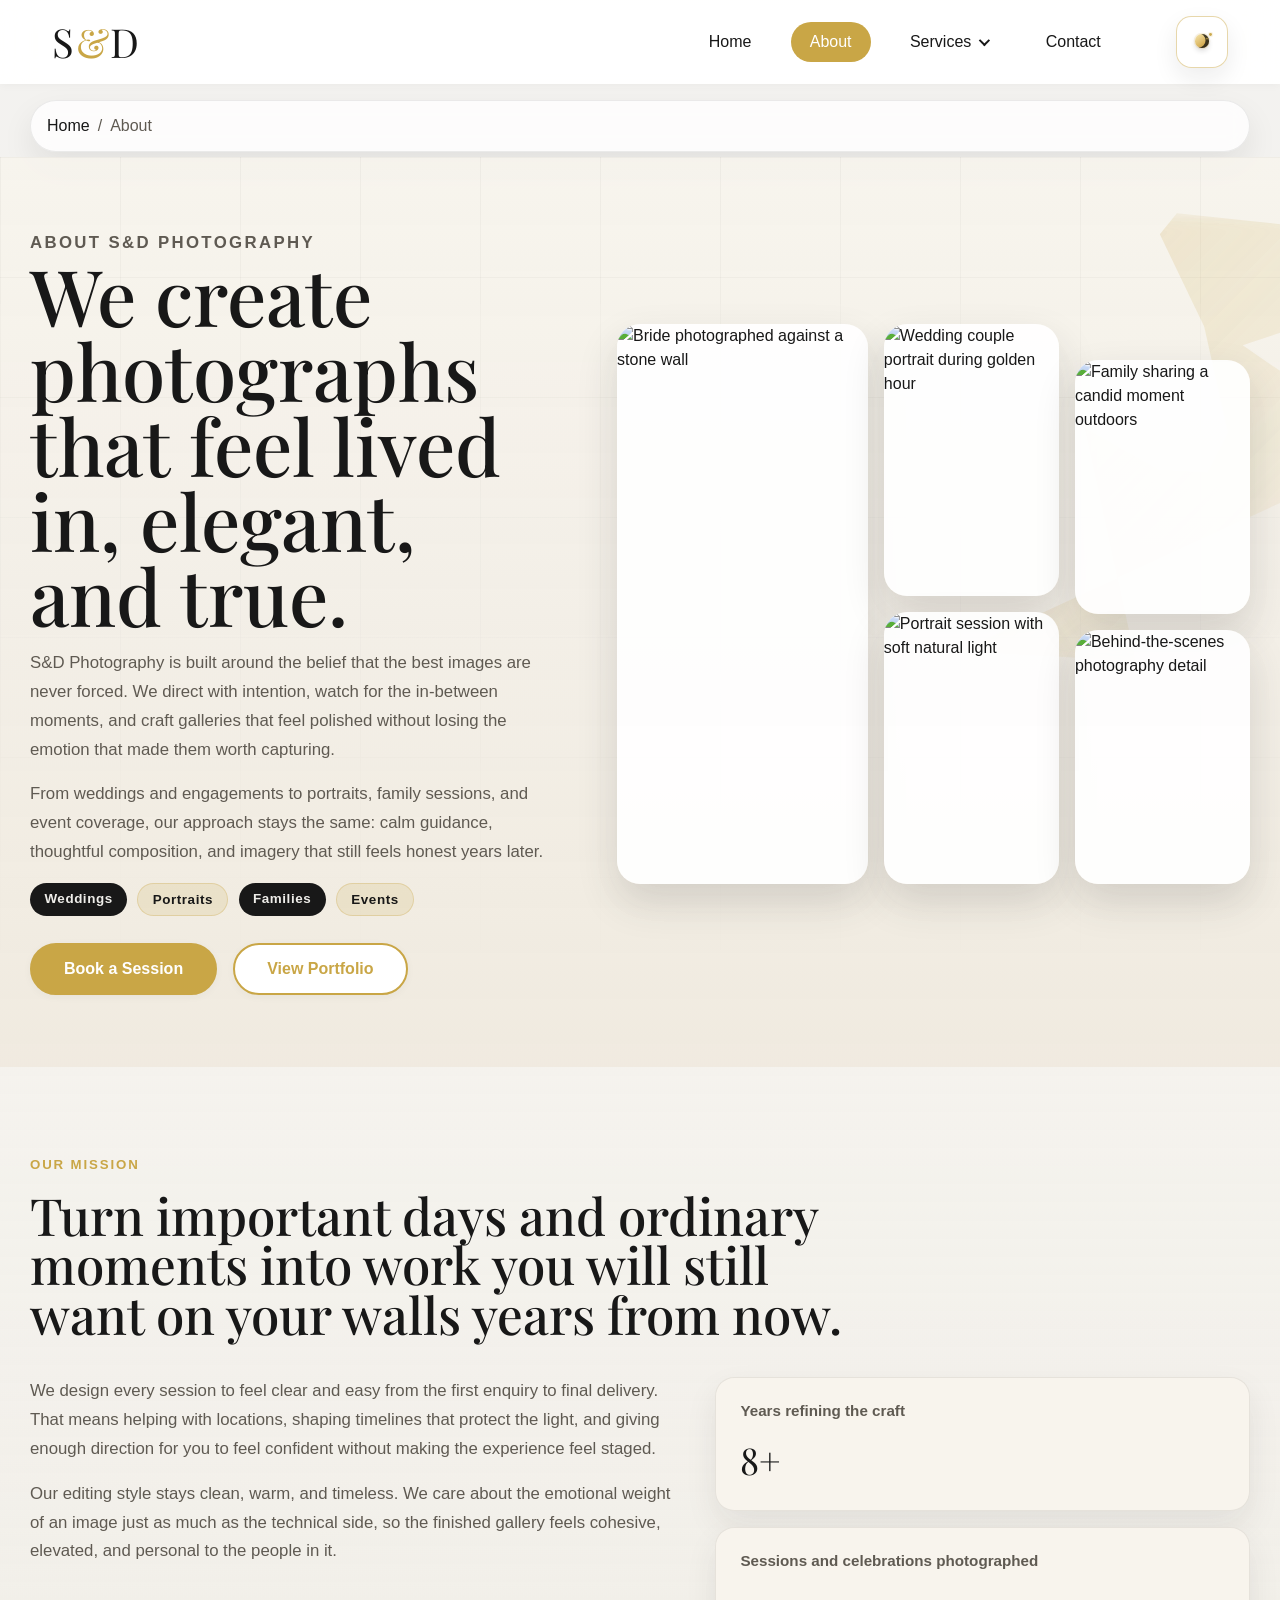
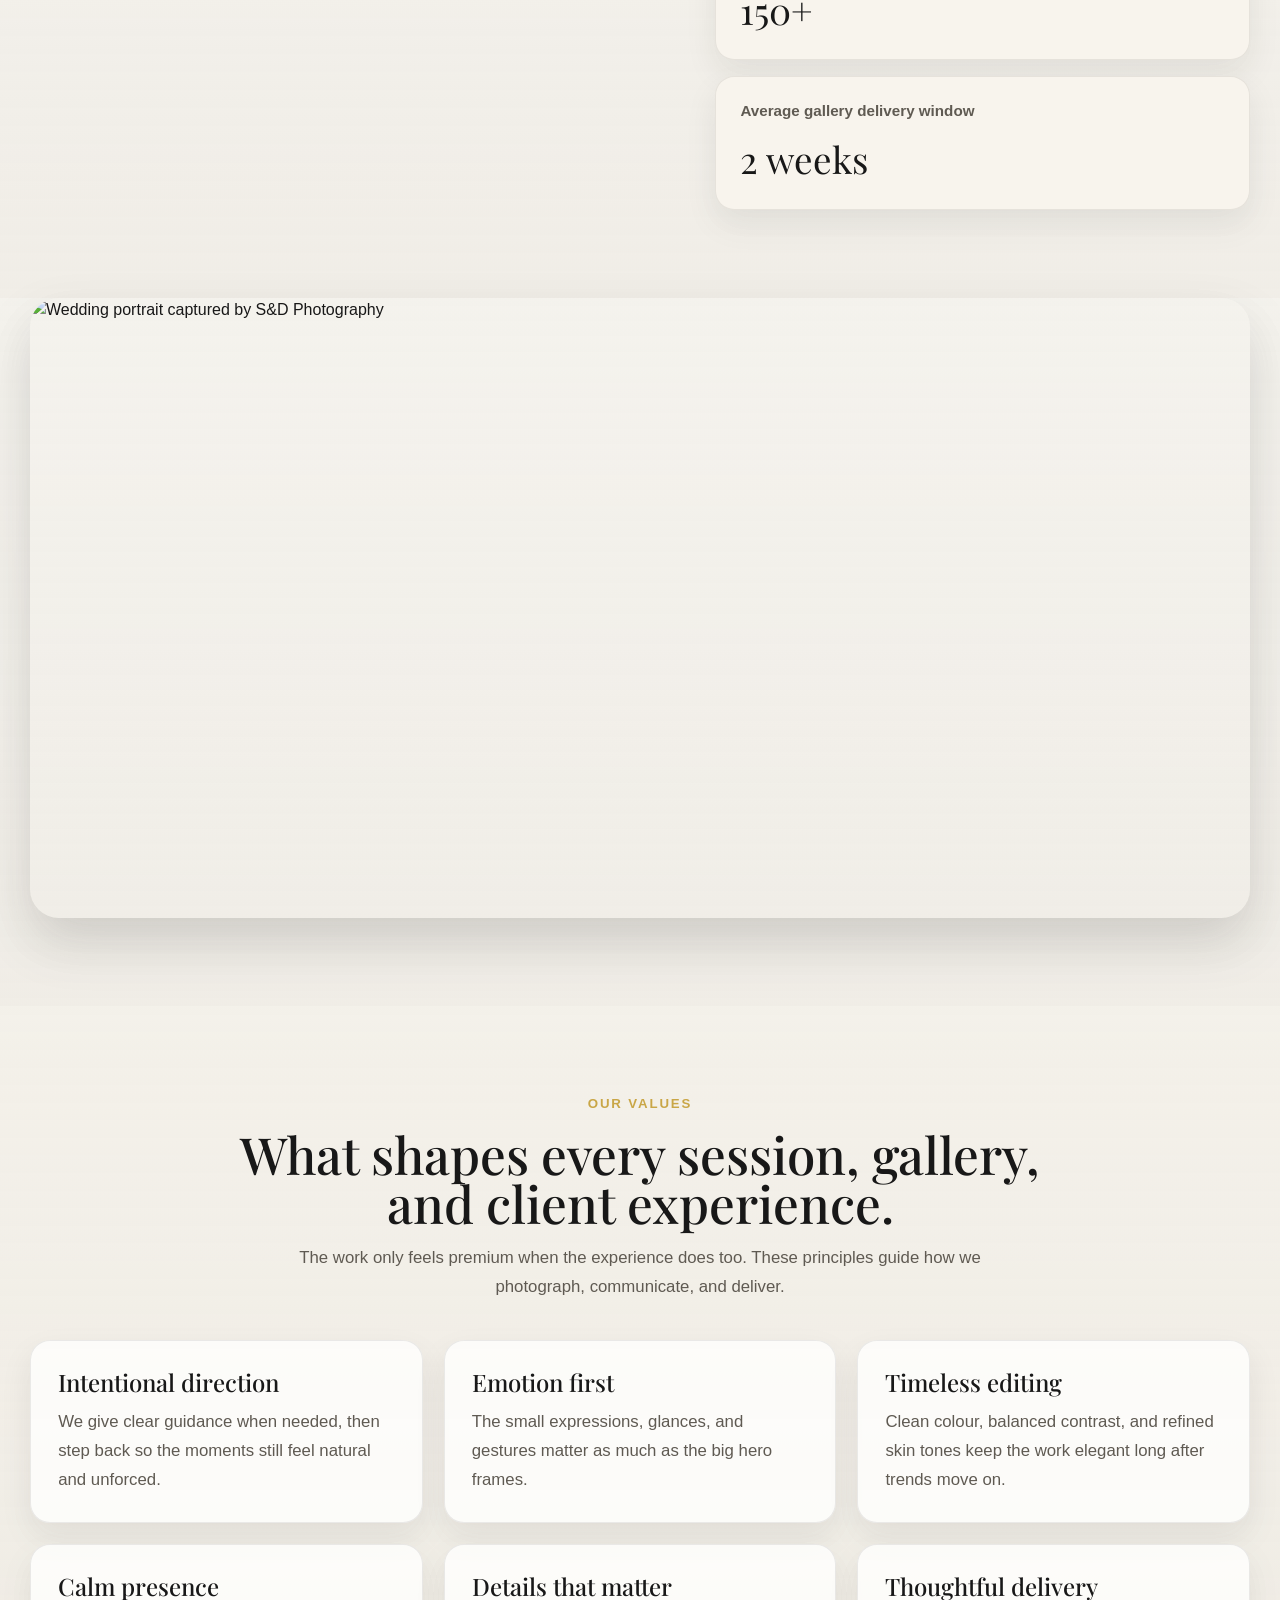
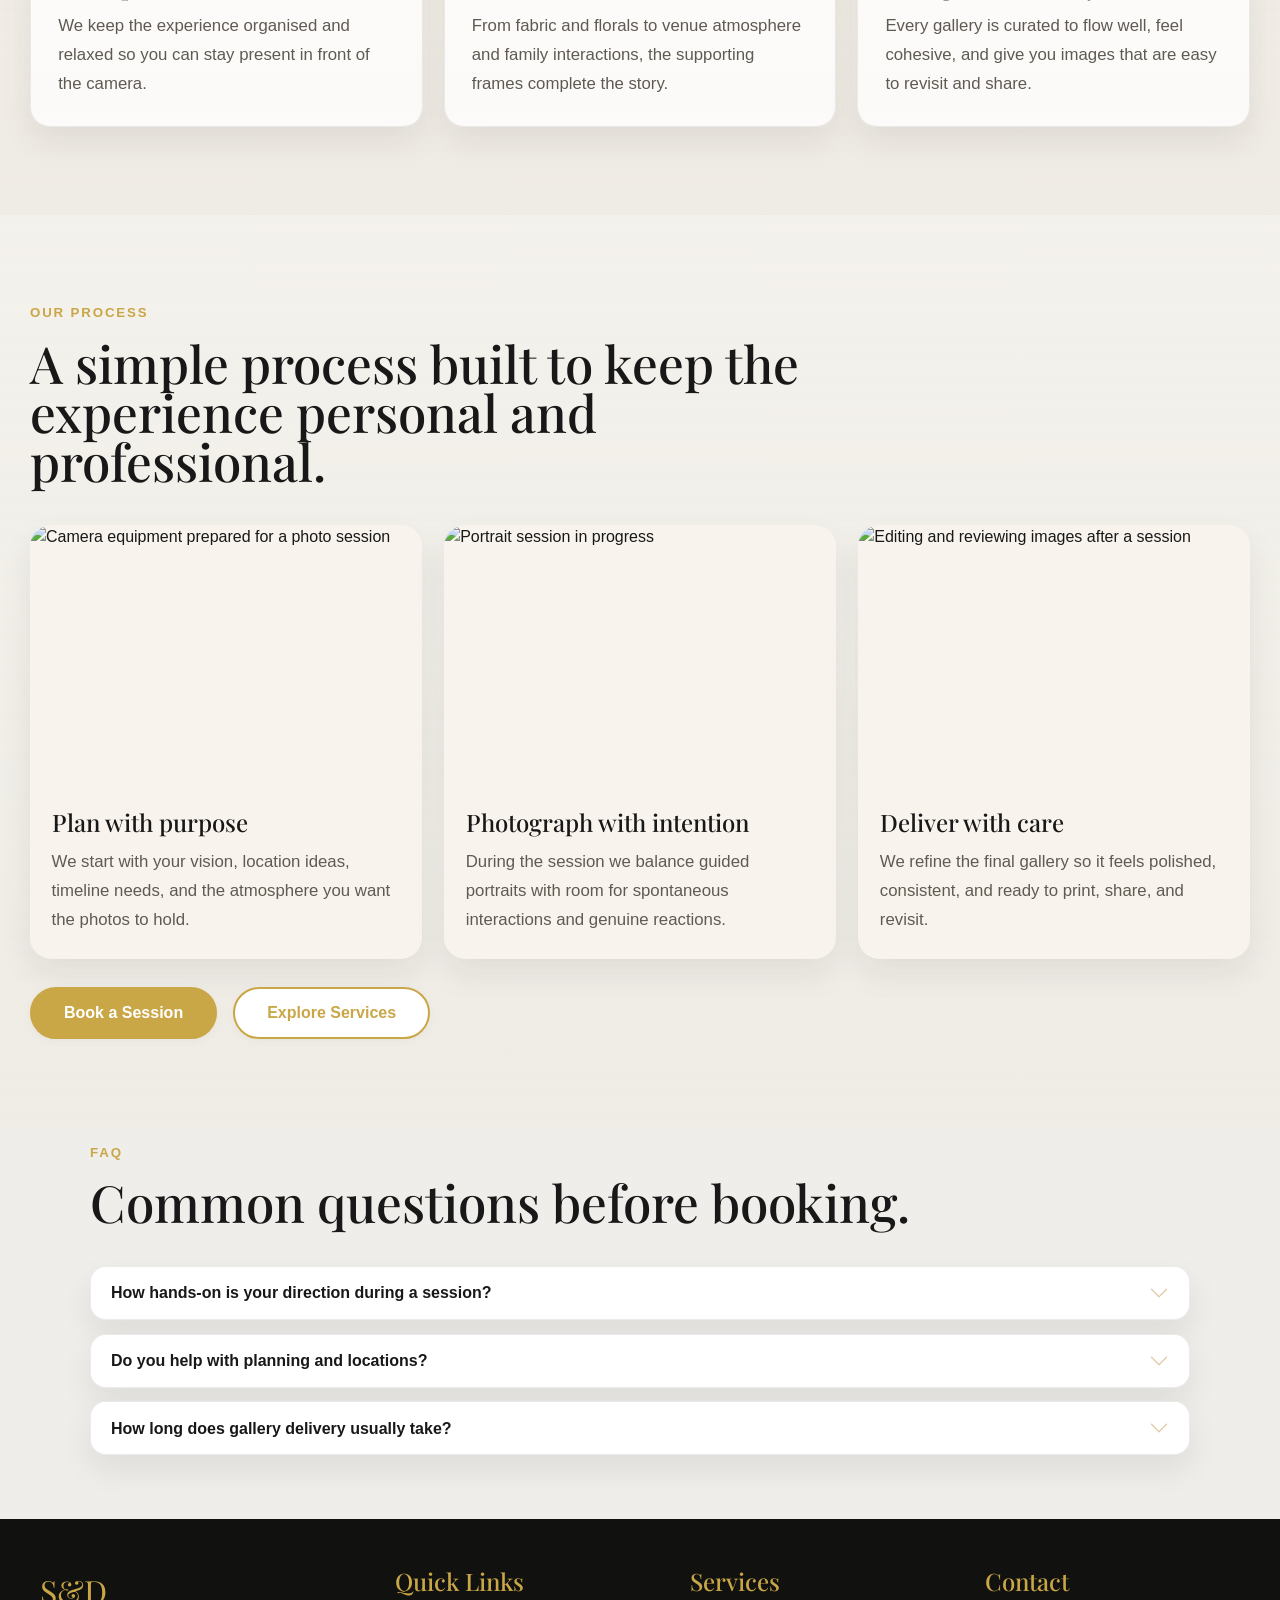
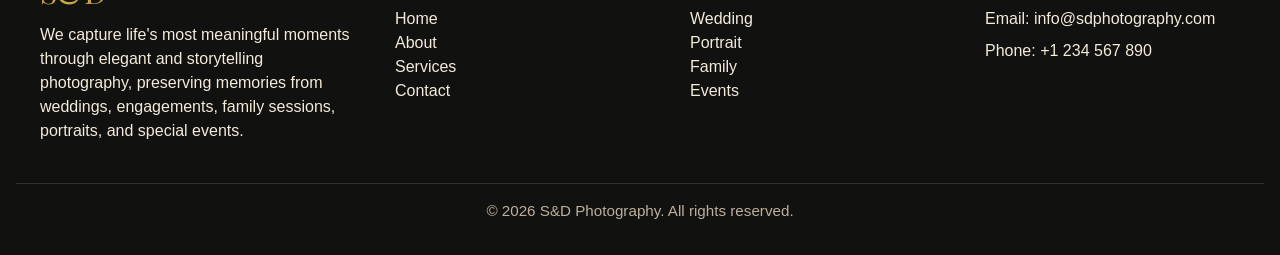
==== commit 84b259f9: "Remove media section; update CTAs & footer Remove the About page "Media layers" section and delete i" ====
--- a/about.html
+++ b/about.html
@@ -8,7 +8,7 @@
     (function () {
       try {
         var storedTheme = localStorage.getItem('sd-theme');
-        var theme = storedTheme || (window.matchMedia('(prefers-color-scheme: dark)').matches ? 'dark' : 'light');
+        var theme = storedTheme || 'light';
         document.documentElement.setAttribute('data-theme', theme);
       } catch (error) {
         document.documentElement.setAttribute('data-theme', 'light');
@@ -18,12 +18,16 @@
   <link rel="preconnect" href="https://fonts.googleapis.com">
   <link rel="preconnect" href="https://fonts.gstatic.com" crossorigin>
   <link href="https://fonts.googleapis.com/css2?family=Playfair+Display:wght@700&display=swap" rel="stylesheet">
-  <link rel="stylesheet" href="style.css">
+  <link href="https://cdn.jsdelivr.net/npm/bootstrap@5.3.8/dist/css/bootstrap.min.css" rel="stylesheet" integrity="sha384-sRIl4kxILFvY47J16cr9ZwB07vP4J8+LH7qKQnuqkuIAvNWLzeN8tE5YBujZqJLB" crossorigin="anonymous">
+  <script src="https://cdn.jsdelivr.net/npm/bootstrap@5.3.8/dist/js/bootstrap.bundle.min.js" integrity="sha384-FKyoEForCGlyvwx9Hj09JcYn3nv7wiPVlz7YYwJrWVcXK/BmnVDxM+D2scQbITxI" crossorigin="anonymous"></script>
+  <link rel="stylesheet" href="css/style.css">
 </head>
 <body>
   <header>
     <nav class="navbar" aria-label="Main Navigation">
-      <div class="logo">S<span class="brand-ampersand">&amp;</span>D</div>
+      <div class="logo" aria-label="S&amp;D Photography">
+        <span class="brand-mark">S<span class="brand-ampersand">&amp;</span>D</span>
+      </div>
       <button class="nav-toggle" aria-label="Open navigation menu" aria-expanded="false">
         <span class="hamburger"></span>
       </button>
@@ -57,6 +61,13 @@
     </nav>
   </header>
   <main>
+    <nav class="page-breadcrumb-shell" aria-label="Breadcrumb">
+      <ol class="breadcrumb page-breadcrumb">
+        <li class="breadcrumb-item"><a href="index.html">Home</a></li>
+        <li class="breadcrumb-item active" aria-current="page">About</li>
+      </ol>
+    </nav>
+
     <section class="about-editorial-hero">
       <div class="about-grid-pattern" aria-hidden="true"></div>
       <div class="about-hero-orb" aria-hidden="true"></div>
@@ -66,6 +77,12 @@
           <h1>We create photographs that feel lived in, elegant, and true.</h1>
           <p class="about-lead">S&amp;D Photography is built around the belief that the best images are never forced. We direct with intention, watch for the in-between moments, and craft galleries that feel polished without losing the emotion that made them worth capturing.</p>
           <p>From weddings and engagements to portraits, family sessions, and event coverage, our approach stays the same: calm guidance, thoughtful composition, and imagery that still feels honest years later.</p>
+          <div class="story-badges" aria-label="Photography specialties">
+            <span class="badge rounded-pill text-bg-dark">Weddings</span>
+            <span class="badge rounded-pill text-bg-light">Portraits</span>
+            <span class="badge rounded-pill text-bg-dark">Families</span>
+            <span class="badge rounded-pill text-bg-light">Events</span>
+          </div>
           <div class="about-hero-actions">
             <a href="contact.html" class="btn btn-primary">Book a Session</a>
             <a href="index.html#portfolio" class="btn btn-secondary">View Portfolio</a>
@@ -73,22 +90,22 @@
         </div>
         <div class="about-hero-collage" aria-label="Selected photography highlights">
           <figure class="about-collage-card about-collage-tall">
-            <img src="Aboutus/Aboutus1.jpg" alt="Bride photographed against a stone wall">
+            <img src="media/Aboutus/Aboutus1.jpg" alt="Bride photographed against a stone wall" decoding="async">
           </figure>
           <div class="about-collage-stack">
             <figure class="about-collage-card">
-              <img src="Wedding&Engagement/Wedding&Engagement12.jpg" alt="Wedding couple portrait during golden hour">
+              <img src="media/Wedding&Engagement/Wedding&Engagement12.jpg" alt="Wedding couple portrait during golden hour" decoding="async">
             </figure>
             <figure class="about-collage-card">
-              <img src="Portrait/Portrait7.jpg" alt="Portrait session with soft natural light">
+              <img src="media/Portrait/Portrait7.jpg" alt="Portrait session with soft natural light" decoding="async">
             </figure>
           </div>
           <div class="about-collage-stack about-collage-offset">
             <figure class="about-collage-card">
-              <img src="Family/Family4.jpg" alt="Family sharing a candid moment outdoors">
+              <img src="media/Family/Family4.jpg" alt="Family sharing a candid moment outdoors" decoding="async">
             </figure>
             <figure class="about-collage-card">
-              <img src="Portfolio/Portfolio6.jpg" alt="Behind-the-scenes photography detail">
+              <img src="media/Portfolio/Portfolio6.jpg" alt="Behind-the-scenes photography detail" decoding="async">
             </figure>
           </div>
         </div>
@@ -127,7 +144,7 @@
     <section class="about-feature-banner">
       <div class="about-shell">
         <div class="about-banner-frame">
-          <img src="Wedding&Engagement/Wedding&Engagement4.jpg" alt="Wedding portrait captured by S&amp;D Photography">
+          <img src="media/Wedding&Engagement/Wedding&Engagement4.jpg" alt="Wedding portrait captured by S&amp;D Photography" loading="lazy">
         </div>
       </div>
     </section>
@@ -176,21 +193,21 @@
         </div>
         <div class="about-process-grid">
           <article class="about-process-card">
-            <img src="Portfolio/Portfolio2.jpg" alt="Camera equipment prepared for a photo session">
+            <img src="media/Portfolio/Portfolio2.jpg" alt="Camera equipment prepared for a photo session" loading="lazy" decoding="async">
             <div class="about-process-copy">
               <h3>Plan with purpose</h3>
               <p>We start with your vision, location ideas, timeline needs, and the atmosphere you want the photos to hold.</p>
             </div>
           </article>
           <article class="about-process-card">
-            <img src="Portrait/Portrait3.jpg" alt="Portrait session in progress">
+            <img src="media/Portrait/Portrait3.jpg" alt="Portrait session in progress" loading="lazy" decoding="async">
             <div class="about-process-copy">
               <h3>Photograph with intention</h3>
               <p>During the session we balance guided portraits with room for spontaneous interactions and genuine reactions.</p>
             </div>
           </article>
           <article class="about-process-card">
-            <img src="Portfolio/Portfolio5.jpg" alt="Editing and reviewing images after a session">
+            <img src="media/Portfolio/Portfolio5.jpg" alt="Editing and reviewing images after a session" loading="lazy" decoding="async">
             <div class="about-process-copy">
               <h3>Deliver with care</h3>
               <p>We refine the final gallery so it feels polished, consistent, and ready to print, share, and revisit.</p>
@@ -198,8 +215,55 @@
           </article>
         </div>
         <div class="about-cta-row">
-          <a href="contact.html" class="btn btn-primary">Start Your Enquiry</a>
+          <a href="contact.html" class="btn btn-primary">Book a Session</a>
           <a href="index.html#services" class="btn btn-secondary">Explore Services</a>
+        </div>
+      </div>
+    </section>
+
+    <section class="faq-section" aria-labelledby="about-faq-title">
+      <div class="about-shell faq-shell">
+        <div class="about-section-intro">
+          <p class="about-section-label">FAQ</p>
+          <h2 id="about-faq-title">Common questions before booking.</h2>
+        </div>
+        <div class="accordion faq-accordion" id="aboutFaqAccordion">
+          <div class="accordion-item">
+            <h3 class="accordion-header" id="about-faq-heading-one">
+              <button class="accordion-button collapsed" type="button" data-bs-toggle="collapse" data-bs-target="#about-faq-one" aria-expanded="false" aria-controls="about-faq-one">
+                How hands-on is your direction during a session?
+              </button>
+            </h3>
+            <div id="about-faq-one" class="accordion-collapse collapse" aria-labelledby="about-faq-heading-one" data-bs-parent="#aboutFaqAccordion">
+              <div class="accordion-body">
+                We guide poses and movement when needed, then leave room for genuine reactions so the gallery still feels natural.
+              </div>
+            </div>
+          </div>
+          <div class="accordion-item">
+            <h3 class="accordion-header" id="about-faq-heading-two">
+              <button class="accordion-button collapsed" type="button" data-bs-toggle="collapse" data-bs-target="#about-faq-two" aria-expanded="false" aria-controls="about-faq-two">
+                Do you help with planning and locations?
+              </button>
+            </h3>
+            <div id="about-faq-two" class="accordion-collapse collapse" aria-labelledby="about-faq-heading-two" data-bs-parent="#aboutFaqAccordion">
+              <div class="accordion-body">
+                Yes. We help shape timing, recommend locations, and plan around light so the session feels organised and relaxed.
+              </div>
+            </div>
+          </div>
+          <div class="accordion-item">
+            <h3 class="accordion-header" id="about-faq-heading-three">
+              <button class="accordion-button collapsed" type="button" data-bs-toggle="collapse" data-bs-target="#about-faq-three" aria-expanded="false" aria-controls="about-faq-three">
+                How long does gallery delivery usually take?
+              </button>
+            </h3>
+            <div id="about-faq-three" class="accordion-collapse collapse" aria-labelledby="about-faq-heading-three" data-bs-parent="#aboutFaqAccordion">
+              <div class="accordion-body">
+                Most sessions are delivered within two weeks, with clear communication if event coverage needs a different turnaround.
+              </div>
+            </div>
+          </div>
         </div>
       </div>
     </section>
@@ -209,15 +273,15 @@
     <div class="footer-content">
         <div class="footer-brand">
         <div class="footer-logo">S&amp;D</div>
-        <p>Elegant, timeless photography for every occasion.</p>
+        <p>We capture life's most meaningful moments through elegant and storytelling photography, preserving memories from weddings, engagements, family sessions, portraits, and special events.</p>
         </div>
         <nav class="footer-nav" aria-label="Footer Quick Links">
         <h4>Quick Links</h4>
         <ul>
-            <li><a href="#home">Home</a></li>
-            <li><a href="#about">About</a></li>
-            <li><a href="#services">Services</a></li>
-            <li><a href="#contact">Contact</a></li>
+            <li><a href="index.html#home">Home</a></li>
+            <li><a href="about.html">About</a></li>
+            <li><a href="index.html#services">Services</a></li>
+            <li><a href="contact.html">Contact</a></li>
         </ul>
         </nav>
         <nav class="footer-services" aria-label="Footer Services Links">
@@ -226,7 +290,7 @@
             <li><a href="wedding.html">Wedding</a></li>
             <li><a href="portrait.html">Portrait</a></li>
             <li><a href="family.html">Family</a></li>
-            <li><a href="events&commercial.html">Events</a></li>
+            <li><a href="events.html">Events</a></li>
         </ul>
     </nav>
         <div class="footer-contact">
@@ -242,6 +306,6 @@
     </div>
   </footer>
 
-  <script src="script.js"></script>
+  <script src="js/script.js"></script>
 </body>
 </html>
--- a/css/style.css
+++ b/css/style.css
@@ -0,0 +1,2485 @@
+/*
+  S&D Photography Portfolio Website Styles
+  Elegant, minimal, premium. Responsive, accessible, modern.
+*/
+
+:root {
+  --gold: #C9A646;
+  --beige: #EEEDE9;
+  --black: #181818;
+  --white: #fff;
+  --font-heading: 'Playfair Display', serif;
+  --font-body: 'Segoe UI', 'Helvetica Neue', Arial, sans-serif;
+  --page-bg: #EEEDE9;
+  --text-primary: #181818;
+  --text-muted: #5f5a52;
+  --header-bg: rgba(255,255,255,0.94);
+  --surface-1: rgba(255,255,255,0.92);
+  --surface-2: rgba(255,255,255,0.76);
+  --surface-3: #f8f4ed;
+  --dropdown-bg: rgba(255,255,255,0.98);
+  --border-soft: rgba(24,24,24,0.08);
+  --border-strong: rgba(24,24,24,0.14);
+  --shadow-soft: 0 14px 32px rgba(24,24,24,0.08);
+  --shadow-strong: 0 18px 42px rgba(24,24,24,0.14);
+  --nav-toggle-bg: rgba(255,255,255,0.96);
+  --nav-toggle-open-bg: #f6f1e3;
+  --nav-toggle-border: rgba(201,166,70,0.45);
+  --nav-toggle-shadow: 0 10px 24px rgba(24,24,24,0.08);
+  --theme-accent-text: #17130b;
+  --pattern-shift-x: 0px;
+  --pattern-shift-y: 0px;
+  --pattern-dot: rgba(201,166,70,0.16);
+  --pattern-soft: rgba(24,24,24,0.045);
+  --pattern-blob: rgba(201,166,70,0.1);
+  --pattern-overlay-top: rgba(255,255,255,0.3);
+  --pattern-overlay-bottom: rgba(238,237,233,0.12);
+  --pattern-overlay-opacity: 0.54;
+  color-scheme: light;
+}
+
+html[data-theme='dark'],
+body[data-theme='dark'] {
+  --page-bg: #12120f;
+  --text-primary: #f3ebdc;
+  --text-muted: #c9beab;
+  --header-bg: rgba(18,18,15,0.94);
+  --surface-1: rgba(31,31,28,0.94);
+  --surface-2: rgba(41,41,36,0.82);
+  --surface-3: #23231f;
+  --dropdown-bg: rgba(28,28,24,0.98);
+  --border-soft: rgba(243,235,220,0.1);
+  --border-strong: rgba(243,235,220,0.18);
+  --shadow-soft: 0 18px 36px rgba(0,0,0,0.34);
+  --shadow-strong: 0 24px 48px rgba(0,0,0,0.4);
+  --nav-toggle-bg: rgba(31,31,28,0.96);
+  --nav-toggle-open-bg: #2a2925;
+  --nav-toggle-border: rgba(201,166,70,0.35);
+  --nav-toggle-shadow: 0 14px 30px rgba(0,0,0,0.3);
+  --pattern-dot: rgba(201,166,70,0.16);
+  --pattern-soft: rgba(243,235,220,0.06);
+  --pattern-blob: rgba(201,166,70,0.12);
+  --pattern-overlay-top: rgba(18,18,15,0.34);
+  --pattern-overlay-bottom: rgba(18,18,15,0.18);
+  --pattern-overlay-opacity: 0.48;
+  color-scheme: dark;
+}
+
+html {
+  box-sizing: border-box;
+  font-size: 16px;
+  scroll-behavior: smooth;
+}
+*, *:before, *:after {
+  box-sizing: inherit;
+}
+body {
+  margin: 0;
+  font-family: var(--font-body);
+  background: var(--page-bg);
+  background-image:
+    linear-gradient(180deg, var(--pattern-overlay-top) 0%, var(--pattern-overlay-bottom) 100%);
+  background-size: auto;
+  background-position: 0 0;
+  color: var(--text-primary);
+  min-height: 100vh;
+  position: relative;
+  isolation: isolate;
+  transition: background-color 0.25s ease, color 0.25s ease;
+}
+
+.hero-showcase,
+.intro-hero,
+.portfolio,
+.featured-carousel,
+.services,
+.testimonials,
+.story-gallery-section,
+.about-editorial-hero,
+.about-mission-section,
+.about-values-section,
+.about-process-section,
+.about-feature-banner,
+.contact-form-section {
+  position: relative;
+  isolation: isolate;
+}
+
+.intro-hero-shell,
+.services-shell,
+.testimonials-shell,
+.story-shell,
+.about-shell,
+.contact-shell,
+.hero,
+.marquee-strip,
+.portfolio-accordion,
+.lightbox {
+  position: relative;
+  z-index: 1;
+}
+
+header,
+main,
+footer {
+  position: relative;
+  z-index: 1;
+}
+
+/* Navbar */
+header {
+  background: var(--header-bg);
+  box-shadow: 0 2px 8px rgba(0,0,0,0.03);
+  position: sticky;
+  top: 0;
+  z-index: 100;
+  backdrop-filter: blur(14px);
+}
+.navbar {
+  display: flex;
+  align-items: center;
+  justify-content: space-between;
+  gap: 3.5rem;
+  width: 100%;
+  max-width: none;
+  margin: 0;
+  padding: 1rem 3.25rem;
+}
+.logo {
+  display: inline-flex;
+  flex-direction: column;
+  justify-content: center;
+  align-items: flex-start;
+  font-family: var(--font-heading);
+  color: var(--text-primary);
+  line-height: 1;
+  flex-shrink: 0;
+}
+
+.logo .brand-mark {
+  display: block;
+  font-size: 2.5rem;
+  line-height: 0.88;
+  letter-spacing: 0.04em;
+}
+
+.brand-ampersand {
+  color: var(--gold);
+}
+.nav-links {
+  display: flex;
+  gap: 1.25rem;
+  list-style: none;
+  margin: 0 0 0 auto;
+  padding: 0;
+}
+.nav-links li {
+  position: relative;
+  display: flex;
+  align-items: center;
+}
+.nav-links a,
+.nav-links .nav-link {
+  font-family: var(--font-body);
+  font-size: 1rem;
+  text-decoration: none;
+  color: var(--text-primary);
+  font-weight: 500;
+  padding: 0.5rem 1.2rem;
+  border-radius: 2rem;
+  transition: background 0.2s, color 0.2s;
+}
+.nav-links .nav-link {
+  line-height: 1.2;
+  background: none;
+  border: none;
+  appearance: none;
+  -webkit-appearance: none;
+}
+.nav-links a.active,
+.nav-links .nav-link.active,
+.nav-links a:focus-visible,
+.nav-links a:hover,
+.nav-links .nav-link:focus-visible,
+.nav-links .nav-link:hover,
+.nav-item.dropdown-open > .nav-dropdown-toggle {
+  background: var(--gold);
+  color: var(--white);
+  outline: none;
+}
+.nav-dropdown-toggle {
+  display: inline-flex;
+  align-items: center;
+  gap: 0.5rem;
+  cursor: pointer;
+}
+.nav-dropdown-toggle::after {
+  content: '';
+  width: 0.5rem;
+  height: 0.5rem;
+  border-right: 2px solid currentColor;
+  border-bottom: 2px solid currentColor;
+  transform: rotate(45deg) translateY(-2px);
+  transition: transform 0.2s ease;
+}
+.nav-item.dropdown-open > .nav-dropdown-toggle::after {
+  transform: rotate(-135deg) translateY(-1px);
+}
+.dropdown-menu {
+  position: absolute;
+  top: calc(100% + 0.65rem);
+  left: 50%;
+  transform: translateX(-50%);
+  min-width: 14rem;
+  display: none;
+  margin: 0;
+  padding: 0.6rem;
+  list-style: none;
+  background: var(--dropdown-bg);
+  border: 1px solid var(--border-soft);
+  border-radius: 1rem;
+  box-shadow: var(--shadow-soft);
+  overflow: hidden;
+  z-index: 120;
+}
+.nav-item.dropdown-open > .dropdown-menu {
+  display: block;
+}
+.dropdown-menu li {
+  width: 100%;
+}
+.dropdown-item {
+  display: block;
+  width: 100%;
+  padding: 0.75rem 0.9rem;
+  border-radius: 0.75rem;
+  color: var(--text-primary);
+  transition: background 0.2s, color 0.2s;
+}
+.dropdown-item:hover,
+.dropdown-item:focus-visible {
+  background: var(--gold);
+  color: var(--white);
+  outline: none;
+}
+.theme-toggle {
+  display: inline-flex;
+  align-items: center;
+  justify-content: center;
+  width: 3.25rem;
+  height: 3.25rem;
+  padding: 0;
+  border-radius: 0.95rem;
+  border: 1px solid var(--nav-toggle-border);
+  background: var(--surface-1);
+  color: var(--text-primary);
+  box-shadow: var(--nav-toggle-shadow);
+  cursor: pointer;
+  transition: background 0.2s, border-color 0.2s, box-shadow 0.2s, transform 0.2s, color 0.2s;
+}
+.theme-toggle:hover {
+  transform: translateY(-1px);
+  border-color: rgba(201,166,70,0.68);
+}
+.theme-toggle:focus-visible {
+  outline: none;
+  box-shadow: 0 0 0 4px rgba(201,166,70,0.2), var(--nav-toggle-shadow);
+}
+.theme-toggle-icon {
+  position: relative;
+  width: 1.35rem;
+  height: 1.35rem;
+  display: inline-block;
+}
+.theme-toggle-icon::before,
+.theme-toggle-icon::after {
+  content: '';
+  position: absolute;
+  transition: opacity 0.24s ease, transform 0.24s ease, box-shadow 0.24s ease, border-color 0.24s ease, background 0.24s ease;
+}
+.theme-toggle-icon::before {
+  top: 0.18rem;
+  left: 0.26rem;
+  width: 0.84rem;
+  height: 0.84rem;
+  border-radius: 50%;
+  background: linear-gradient(145deg, #f7e8b2 0%, #d9b35c 62%, #a67d28 100%);
+  box-shadow:
+    inset -0.22rem -0.03rem 0 0 rgba(18,18,15,0.78),
+    0 0 0 0.08rem rgba(201,166,70,0.14),
+    0 0.18rem 0.35rem rgba(24,24,24,0.14);
+  opacity: 1;
+  transform: scale(1) rotate(0deg);
+}
+.theme-toggle-icon::after {
+  top: 0.1rem;
+  right: 0.08rem;
+  width: 0.18rem;
+  height: 0.18rem;
+  border-radius: 50%;
+  background: rgba(201,166,70,0.95);
+  box-shadow:
+    0 0 0 0.08rem rgba(201,166,70,0.12),
+    -0.22rem 0.26rem 0 -0.04rem rgba(201,166,70,0.75);
+  opacity: 1;
+  transform: scale(1) rotate(0deg);
+}
+.theme-toggle-label {
+  position: absolute;
+  width: 1px;
+  height: 1px;
+  padding: 0;
+  margin: -1px;
+  overflow: hidden;
+  clip: rect(0, 0, 0, 0);
+  white-space: nowrap;
+  border: 0;
+}
+body[data-theme='dark'] .theme-toggle-icon::before {
+  top: 0.18rem;
+  left: 0.18rem;
+  width: 0.92rem;
+  height: 0.92rem;
+  background: linear-gradient(145deg, #f7e5a5 0%, #d0a13f 68%, #9f741d 100%);
+  box-shadow:
+    inset 0 0 0 0.08rem rgba(255,244,212,0.18),
+    0 0 0 0.16rem rgba(201,166,70,0.16),
+    0 0 0.55rem rgba(201,166,70,0.24);
+  opacity: 1;
+  transform: scale(1) rotate(0deg);
+}
+body[data-theme='dark'] .theme-toggle-icon::after {
+  top: 0.03rem;
+  left: 0.03rem;
+  width: 1.18rem;
+  height: 1.18rem;
+  right: auto;
+  background: transparent;
+  border-radius: 50%;
+  border: 0.09rem solid rgba(201,166,70,0.34);
+  box-shadow:
+    0 0 0 0.12rem rgba(201,166,70,0.08),
+    0 0 0.6rem rgba(201,166,70,0.14);
+  opacity: 1;
+  transform: scale(1) rotate(0deg);
+}
+.nav-toggle {
+  display: none;
+  align-items: center;
+  justify-content: center;
+  width: 3.25rem;
+  height: 3.25rem;
+  background: var(--nav-toggle-bg);
+  border: 1px solid var(--nav-toggle-border);
+  margin-left: auto;
+  padding: 0;
+  border-radius: 0.95rem;
+  transition: background 0.2s, border-color 0.2s, box-shadow 0.2s, transform 0.2s;
+  box-shadow: var(--nav-toggle-shadow);
+  outline: none;
+  position: relative;
+  z-index: 102;
+  cursor: pointer;
+}
+.hamburger {
+  width: 24px;
+  height: 3px;
+  background: var(--text-primary);
+  display: block;
+  position: relative;
+  border-radius: 999px;
+  transition: background 0.24s ease, transform 0.24s ease, opacity 0.24s ease;
+  margin: 0 auto;
+}
+.hamburger::before,
+.hamburger::after {
+  content: '';
+  position: absolute;
+  width: 24px;
+  height: 3px;
+  background: var(--text-primary);
+  left: 0;
+  border-radius: 999px;
+  transition: transform 0.24s ease, top 0.24s ease, background 0.24s ease;
+}
+.hamburger::before {
+  top: -8px;
+}
+.hamburger::after {
+  top: 8px;
+}
+.nav-toggle.open .hamburger {
+  background: transparent;
+}
+.nav-toggle.open .hamburger::before {
+  top: 0;
+  transform: rotate(45deg);
+  background: var(--text-primary);
+}
+.nav-toggle.open .hamburger::after {
+  top: 0;
+  transform: rotate(-45deg);
+  background: var(--text-primary);
+}
+.nav-toggle:hover {
+  transform: translateY(-1px);
+  border-color: rgba(201,166,70,0.7);
+  box-shadow: 0 14px 28px rgba(24,24,24,0.12);
+}
+.nav-toggle.open {
+  background: var(--nav-toggle-open-bg);
+  border-color: rgba(201,166,70,0.8);
+  box-shadow: 0 12px 28px rgba(201,166,70,0.16);
+}
+
+/* Accessibility: focus ring for nav-toggle */
+.nav-toggle:focus-visible {
+  outline: none;
+  box-shadow: 0 0 0 4px rgba(201,166,70,0.2), 0 12px 28px rgba(24,24,24,0.12);
+}
+
+/* Intro Hero */
+.intro-hero {
+  padding: 1.4rem 1rem 0.9rem 1rem;
+  background:
+    linear-gradient(180deg, rgba(247,244,237,0.86) 0%, rgba(239,232,220,0.78) 100%);
+}
+.intro-hero-shell {
+  width: min(1200px, 100%);
+  margin: 0 auto;
+  display: grid;
+  grid-template-columns: minmax(0, 1.05fr) minmax(320px, 0.95fr);
+  gap: 2.5rem;
+  align-items: center;
+}
+.intro-hero-copy {
+  max-width: 560px;
+}
+.intro-hero-eyebrow {
+  margin: 0 0 1rem 0;
+  color: var(--gold);
+  font-size: 0.85rem;
+  font-weight: 700;
+  letter-spacing: 0.12em;
+  text-transform: uppercase;
+}
+.intro-hero h1 {
+  margin: 0;
+  font-family: var(--font-heading);
+  font-size: clamp(2.8rem, 6vw, 4.8rem);
+  line-height: 0.95;
+  color: var(--text-primary);
+}
+.intro-hero-text {
+  margin: 0.95rem 0 0 0;
+  max-width: 38rem;
+  color: var(--text-muted);
+  font-size: 1.08rem;
+  line-height: 1.65;
+}
+.intro-hero-actions {
+  display: flex;
+  flex-wrap: wrap;
+  gap: 0.9rem;
+  margin-top: 1.45rem;
+}
+.intro-hero-metrics {
+  display: flex;
+  flex-wrap: wrap;
+  gap: 1rem;
+  margin-top: 1.35rem;
+}
+.intro-hero-metrics div {
+  min-width: 140px;
+  padding: 1rem 1.1rem;
+  background: var(--surface-2);
+  border: 1px solid var(--border-soft);
+  border-radius: 1rem;
+  box-shadow: var(--shadow-soft);
+}
+.intro-hero-metrics strong {
+  display: block;
+  font-family: var(--font-heading);
+  font-size: 1.45rem;
+  color: var(--text-primary);
+}
+.intro-hero-metrics span {
+  display: block;
+  margin-top: 0.25rem;
+  color: var(--text-muted);
+  font-size: 0.95rem;
+}
+.intro-hero-gallery {
+  display: grid;
+  grid-template-columns: 1.2fr 0.8fr;
+  grid-template-rows: repeat(2, minmax(190px, 1fr));
+  gap: 1rem;
+  align-items: stretch;
+}
+.intro-photo {
+  margin: 0;
+  overflow: hidden;
+  border-radius: 1.4rem;
+  box-shadow: 0 18px 42px rgba(24,24,24,0.14);
+}
+.intro-photo img {
+  width: 100%;
+  height: 100%;
+  object-fit: cover;
+  display: block;
+}
+.intro-photo-large {
+  grid-row: 1 / span 2;
+  min-height: 440px;
+}
+.intro-photo-top,
+.intro-photo-bottom {
+  min-height: 210px;
+}
+
+/* Hero Section */
+.hero-showcase {
+  position: relative;
+  overflow: hidden;
+  background:
+    linear-gradient(180deg, rgba(247,244,237,0.86) 0%, rgba(239,232,220,0.78) 100%);
+}
+.hero {
+  position: relative;
+  z-index: 1;
+  display: flex;
+  align-items: center;
+  justify-content: center;
+  min-height: 52vh;
+  background: transparent;
+  text-align: center;
+  padding: 4rem 1rem 2rem 1rem;
+}
+.brand-title {
+  font-family: var(--font-heading);
+  color: var(--text-primary);
+  margin-bottom: 1rem;
+  letter-spacing: 0.05em;
+  text-shadow: 0 2px 10px rgba(255,255,255,0.28);
+}
+.brand-mark {
+  display: block;
+  font-size: 5.6rem;
+  line-height: 0.9;
+}
+.brand-subtitle {
+  display: block;
+  margin-top: 0.35rem;
+  font-size: 3rem;
+  line-height: 1;
+}
+.services-list {
+  font-size: 1.1rem;
+  color: var(--text-primary);
+  margin-bottom: 2rem;
+  text-shadow: 0 1px 8px rgba(255,255,255,0.24);
+}
+.services-list span {
+  color: var(--gold);
+  margin: 0 0.5em;
+}
+.hero-buttons {
+  display: flex;
+  gap: 1rem;
+  justify-content: center;
+}
+.btn {
+  display: inline-block;
+  font-family: var(--font-body);
+  font-size: 1rem;
+  padding: 0.75rem 2rem;
+  border: 2px solid var(--gold);
+  border-radius: 2rem;
+  cursor: pointer;
+  text-decoration: none;
+  transition: background 0.2s, color 0.2s, box-shadow 0.2s, border-color 0.2s;
+  font-weight: 600;
+  box-shadow: 0 2px 8px rgba(0,0,0,0.04);
+  -webkit-tap-highlight-color: transparent;
+}
+.btn,
+.btn-primary,
+.btn-secondary {
+  --bs-btn-border-color: var(--gold);
+  --bs-btn-hover-border-color: var(--gold);
+  --bs-btn-active-border-color: var(--gold);
+  --bs-btn-disabled-border-color: var(--gold);
+  --bs-btn-focus-shadow-rgb: 0, 0, 0;
+  --bs-btn-focus-box-shadow: none;
+  -webkit-appearance: none;
+  appearance: none;
+  outline: none;
+  border-color: var(--gold);
+  box-shadow: 0 2px 8px rgba(0,0,0,0.04);
+}
+.carousel-control-prev:focus,
+.carousel-control-prev:focus-visible,
+.carousel-control-next:focus,
+.carousel-control-next:focus-visible,
+.carousel-indicators [data-bs-target]:focus,
+.carousel-indicators [data-bs-target]:focus-visible,
+.nav-links .nav-link:focus,
+.nav-links .nav-link:focus-visible {
+  outline: none;
+  border-color: var(--gold);
+  box-shadow: none;
+}
+:is(.btn, .btn-primary, .btn-secondary):is(:hover, :focus, :focus-visible, :active, :active:focus, :active:focus-visible),
+.btn-check:focus + .btn,
+.btn-check:focus + .btn-primary,
+.btn-check:focus + .btn-secondary,
+.btn-check:checked + .btn,
+.btn-check:checked + .btn-primary,
+.btn-check:checked + .btn-secondary {
+  outline: none;
+  border-color: var(--gold);
+  box-shadow: none;
+}
+.btn-check:focus + .btn,
+.btn-check:checked + .btn,
+.btn-check:focus + .btn-primary,
+.btn-check:checked + .btn-primary,
+.btn-check:focus + .btn-secondary,
+.btn-check:checked + .btn-secondary {
+  outline: none !important;
+  border-color: var(--gold) !important;
+  box-shadow: none !important;
+}
+.btn-primary {
+  background: var(--gold);
+  color: var(--white);
+  border-color: var(--gold);
+}
+.btn-primary:hover,
+.btn-primary:focus,
+.btn-primary:active {
+  background: #b89a3d;
+  color: var(--white);
+  border-color: var(--gold);
+}
+.btn-secondary {
+  background: var(--white);
+  color: var(--gold);
+  border-color: var(--gold);
+}
+.btn-secondary:hover,
+.btn-secondary:focus,
+.btn-secondary:active {
+  background: var(--gold);
+  color: var(--white);
+  border-color: var(--gold);
+}
+
+body[data-theme='dark'] .btn-primary,
+body[data-theme='dark'] .btn-primary:hover,
+body[data-theme='dark'] .btn-primary:focus,
+body[data-theme='dark'] .btn-primary:active,
+body[data-theme='dark'] .nav-links a.active,
+body[data-theme='dark'] .nav-links .nav-link.active,
+body[data-theme='dark'] .nav-links a:focus-visible,
+body[data-theme='dark'] .nav-links a:hover,
+body[data-theme='dark'] .nav-links .nav-link:focus-visible,
+body[data-theme='dark'] .nav-links .nav-link:hover,
+body[data-theme='dark'] .nav-item.dropdown-open > .nav-dropdown-toggle,
+body[data-theme='dark'] .dropdown-item:hover,
+body[data-theme='dark'] .dropdown-item:focus-visible {
+  color: var(--theme-accent-text);
+}
+
+body[data-theme='dark'] .btn-secondary {
+  background: var(--surface-1);
+  color: var(--gold);
+  border-color: rgba(201,166,70,0.45);
+}
+
+body[data-theme='dark'] .btn-secondary:hover,
+body[data-theme='dark'] .btn-secondary:focus,
+body[data-theme='dark'] .btn-secondary:active {
+  background: var(--gold);
+  color: var(--theme-accent-text);
+}
+
+/* Marquee Portfolio Strip */
+.marquee-strip {
+  position: relative;
+  z-index: 1;
+  overflow: hidden;
+  background: transparent;
+  padding: 1.25rem 0 2rem 0;
+  mask-image: linear-gradient(to right, transparent 0, black 8%, black 92%, transparent 100%);
+}
+.marquee-track {
+  display: flex;
+  gap: 1.2rem;
+  animation: marquee 38s linear infinite;
+  will-change: transform;
+  padding: 0 1rem;
+}
+.marquee-strip img {
+  height: 250px;
+  width: 330px;
+  border-radius: 0.9rem;
+  object-fit: cover;
+  border: 3px solid rgba(255,255,255,0.7);
+  box-shadow: 0 12px 28px rgba(0,0,0,0.16);
+}
+.marquee-strip img:nth-child(3n) {
+  width: 380px;
+}
+.marquee-strip img:nth-child(4n) {
+  width: 285px;
+}
+@keyframes marquee {
+  0% { transform: translateX(0); }
+  100% { transform: translateX(-50%); }
+}
+
+/* Portfolio Section */
+.portfolio {
+  max-width: 1200px;
+  margin: 4rem auto;
+  padding: 0 1rem;
+}
+.portfolio h2 {
+  font-family: var(--font-heading);
+  color: var(--gold);
+  font-size: 2.2rem;
+  margin-bottom: 0.5rem;
+}
+.section-desc {
+  color: var(--text-muted);
+  margin-bottom: 2rem;
+}
+.portfolio-accordion {
+  display: grid;
+  gap: 1rem;
+}
+.portfolio-accordion .accordion-item {
+  border: 1px solid var(--border-soft);
+  border-radius: 1.2rem;
+  overflow: hidden;
+  background: var(--surface-1);
+  box-shadow: var(--shadow-soft);
+}
+.portfolio-accordion .accordion-header {
+  margin: 0;
+}
+.portfolio-accordion .accordion-button {
+  font-family: var(--font-heading);
+  font-size: 1.2rem;
+  letter-spacing: 0.01em;
+  color: var(--text-primary);
+  background: linear-gradient(135deg, rgba(201, 166, 70, 0.16), rgba(255, 255, 255, 0.96));
+  padding: 1.2rem 1.4rem;
+}
+.portfolio-accordion .accordion-button:not(.collapsed) {
+  color: var(--text-primary);
+  background: linear-gradient(135deg, rgba(201, 166, 70, 0.28), rgba(255, 255, 255, 1));
+  box-shadow: none;
+}
+.portfolio-accordion .accordion-button:focus {
+  box-shadow: 0 0 0 0.22rem rgba(201, 166, 70, 0.22);
+  border-color: rgba(201, 166, 70, 0.4);
+}
+.portfolio-accordion .accordion-button::after {
+  filter: sepia(1) saturate(2.2) hue-rotate(355deg);
+}
+.portfolio-accordion .accordion-body {
+  padding: 1.4rem;
+  background: var(--surface-2);
+}
+.portfolio-panel-intro {
+  margin: 0 0 1.2rem;
+  color: var(--text-muted);
+  line-height: 1.6;
+}
+.portfolio-grid {
+  display: grid;
+  grid-template-columns: repeat(auto-fit, minmax(220px, 1fr));
+  gap: 1.5rem;
+}
+.portfolio-grid img {
+  width: 100%;
+  aspect-ratio: 4/3;
+  object-fit: cover;
+  border-radius: 1rem;
+  cursor: pointer;
+  transition: transform 0.2s, box-shadow 0.2s;
+  box-shadow: 0 2px 12px rgba(0,0,0,0.08);
+}
+.portfolio-grid img:hover,
+.portfolio-grid img:focus {
+  transform: scale(1.04);
+  box-shadow: 0 4px 24px rgba(0,0,0,0.13);
+  outline: 2px solid var(--gold);
+}
+
+/* Featured Carousel */
+.featured-carousel {
+  padding: 0 1rem 4rem 1rem;
+}
+.carousel-shell {
+  width: min(1200px, 100%);
+  margin: 0 auto;
+}
+.featured-carousel .carousel {
+  overflow: hidden;
+  border-radius: 1.5rem;
+  box-shadow: 0 22px 48px rgba(24,24,24,0.16);
+  background: var(--black);
+}
+.featured-carousel .carousel-item {
+  position: relative;
+}
+.featured-carousel .carousel-item::after {
+  content: '';
+  position: absolute;
+  inset: 0;
+  background: linear-gradient(90deg, rgba(24,24,24,0.66) 0%, rgba(24,24,24,0.34) 42%, rgba(24,24,24,0.08) 100%);
+}
+.featured-carousel .carousel-item img {
+  height: 540px;
+  object-fit: cover;
+  filter: saturate(1.02);
+}
+.featured-carousel .carousel-caption {
+  right: auto;
+  left: 4.25rem;
+  bottom: 3.8rem;
+  z-index: 2;
+  width: min(480px, calc(100% - 6rem));
+  text-align: left;
+}
+.carousel-kicker {
+  display: inline-block;
+  margin-bottom: 0.85rem;
+  padding: 0.45rem 0.85rem;
+  border-radius: 999px;
+  background: rgba(255,255,255,0.16);
+  color: var(--white);
+  font-size: 0.82rem;
+  font-weight: 700;
+  letter-spacing: 0.08em;
+  text-transform: uppercase;
+}
+.featured-carousel .carousel-caption h2 {
+  margin: 0 0 0.85rem 0;
+  font-family: var(--font-heading);
+  font-size: clamp(2rem, 4vw, 3.1rem);
+  line-height: 1.02;
+  color: var(--white);
+}
+.featured-carousel .carousel-caption p {
+  margin: 0;
+  max-width: 34rem;
+  font-size: 1.05rem;
+  line-height: 1.65;
+  color: rgba(255,255,255,0.88);
+}
+.featured-carousel .carousel-indicators {
+  display: flex;
+  flex-wrap: wrap;
+  justify-content: center;
+  gap: 0.35rem;
+  margin-bottom: 1.5rem;
+}
+.featured-carousel .carousel-indicators [data-bs-target] {
+  width: 2.7rem;
+  height: 0.28rem;
+  margin: 0;
+  border: 0;
+  border-radius: 999px;
+  background-color: rgba(255,255,255,0.4);
+}
+.featured-carousel .carousel-indicators .active {
+  background-color: var(--gold);
+}
+.featured-carousel .carousel-control-prev,
+.featured-carousel .carousel-control-next {
+  width: 4.5rem;
+  opacity: 1;
+}
+.featured-carousel .carousel-control-prev-icon,
+.featured-carousel .carousel-control-next-icon {
+  width: 3rem;
+  height: 3rem;
+  border-radius: 50%;
+  background-color: rgba(255,255,255,0.16);
+  background-size: 42%;
+  backdrop-filter: blur(6px);
+}
+
+/* Lightbox */
+.lightbox {
+  display: none;
+  position: fixed;
+  z-index: 2000;
+  top: 0; left: 0; right: 0; bottom: 0;
+  background: rgba(30, 30, 30, 0.85);
+  backdrop-filter: blur(6px);
+  align-items: center;
+  justify-content: center;
+  flex-direction: column;
+}
+
+.lightbox.active {
+  display: flex;
+}
+.lightbox-img {
+  max-width: 90vw;
+  max-height: 80vh;
+  border-radius: 1rem;
+  box-shadow: 0 4px 32px rgba(0,0,0,0.25);
+}
+.lightbox-close {
+  position: absolute;
+  top: 2rem;
+  right: 2rem;
+  font-size: 2.5rem;
+  color: var(--white);
+  cursor: pointer;
+  background: none;
+  border: none;
+  z-index: 10;
+  transition: color 0.2s;
+}
+.lightbox-close:hover,
+.lightbox-close:focus {
+  color: var(--gold);
+}
+
+/* Services Section */
+.services {
+  padding: 8rem 1rem 4rem 1rem;
+  background:
+    linear-gradient(180deg, rgba(247,244,237,0.86) 0%, rgba(239,232,220,0.78) 100%);
+}
+.services-shell {
+  width: min(1220px, 100%);
+  margin: 0 auto;
+}
+.services-header {
+  margin-bottom: 2rem;
+}
+.services h2 {
+  font-family: var(--font-heading);
+  color: var(--gold);
+  font-size: clamp(2.2rem, 4vw, 3.1rem);
+  margin: 0;
+  line-height: 1.05;
+  text-align: center;
+}
+.services-cards {
+  display: grid;
+  grid-template-columns: repeat(4, minmax(0, 1fr));
+  gap: 1.35rem;
+  align-items: stretch;
+}
+.service-card {
+  background: var(--surface-1);
+  border-radius: 1.15rem;
+  box-shadow: var(--shadow-soft);
+  border: 1px solid var(--border-soft);
+  overflow: hidden;
+  display: flex;
+  flex-direction: column;
+  align-items: stretch;
+  text-align: center;
+  transition: box-shadow 0.2s, transform 0.2s;
+}
+.service-card:hover {
+  box-shadow: 0 20px 38px rgba(24,24,24,0.12);
+  transform: translateY(-4px);
+}
+.service-media {
+  margin: 1rem 1rem 0 1rem;
+}
+.service-media > img {
+  width: 100%;
+  height: 220px;
+  object-fit: cover;
+  border-radius: 0.9rem;
+  display: block;
+}
+.service-card-body {
+  padding: 1.2rem 1.1rem 1.35rem 1.1rem;
+  display: flex;
+  flex-direction: column;
+  align-items: center;
+  height: 100%;
+}
+.service-card h3 {
+  font-family: var(--font-heading);
+  color: var(--text-primary);
+  margin: 0;
+  font-size: 1.35rem;
+  line-height: 1.2;
+}
+.service-card p {
+  color: var(--text-muted);
+  font-size: 0.95rem;
+  margin: 0.7rem 0 1.15rem 0;
+  line-height: 1.65;
+  flex-grow: 1;
+}
+.service-card .btn {
+  min-width: 180px;
+}
+
+/* Testimonials Section */
+.testimonials {
+  background:
+    linear-gradient(180deg, rgba(247,244,237,0.86) 0%, rgba(239,232,220,0.78) 100%);
+  padding: 4.5rem 1rem 3.5rem 1rem;
+}
+.testimonials-shell {
+  width: min(1240px, 100%);
+  margin: 0 auto;
+}
+.testimonials-header {
+  max-width: 760px;
+  margin-bottom: 1.7rem;
+}
+.testimonials h2 {
+  margin: 0;
+  font-family: var(--font-heading);
+  color: var(--gold);
+  font-size: clamp(2rem, 4vw, 3rem);
+  line-height: 1;
+}
+.testimonials-header p {
+  margin: 0.65rem 0 0 0;
+  max-width: 48rem;
+  color: var(--text-muted);
+  font-size: 0.98rem;
+  line-height: 1.6;
+}
+.testimonials-grid {
+  display: grid;
+  grid-template-columns: repeat(5, minmax(0, 1fr));
+  gap: 0.95rem;
+}
+.testimonial-card {
+  background: var(--surface-1);
+  border-radius: 0.9rem;
+  border: 1px solid var(--border-strong);
+  box-shadow: var(--shadow-soft);
+  padding: 1.15rem 1rem 1rem 1rem;
+  min-height: 175px;
+  color: var(--text-primary);
+  display: flex;
+  flex-direction: column;
+  justify-content: space-between;
+  gap: 1.15rem;
+}
+.testimonial-card p {
+  margin: 0;
+  font-size: 0.83rem;
+  line-height: 1.58;
+}
+.testimonial-meta {
+  display: flex;
+  align-items: center;
+  gap: 0.7rem;
+}
+.testimonial-meta strong {
+  display: block;
+  font-size: 0.8rem;
+  font-weight: 700;
+  color: var(--text-primary);
+}
+.testimonial-meta span {
+  display: block;
+  margin-top: 0.15rem;
+  font-size: 0.68rem;
+  color: var(--text-muted);
+}
+.testimonial-badge {
+  flex: 0 0 auto;
+  width: 1.45rem;
+  height: 1.45rem;
+  border-radius: 50%;
+  display: inline-flex;
+  align-items: center;
+  justify-content: center;
+  font-size: 0.72rem;
+  line-height: 1;
+}
+.testimonial-card-peach .testimonial-badge {
+  color: #e59264;
+  background: #fff3eb;
+  border: 1px solid rgba(229, 146, 100, 0.24);
+}
+.testimonial-card-blue .testimonial-badge {
+  color: #6f8df0;
+  background: #eef3ff;
+  border: 1px solid rgba(111, 141, 240, 0.24);
+}
+.testimonial-card-green .testimonial-badge {
+  color: #7da35a;
+  background: #eef8e6;
+  border: 1px solid rgba(125, 163, 90, 0.24);
+}
+
+/* Shared Inner Page Layout */
+.page-breadcrumb-shell {
+  width: min(1220px, calc(100% - 3rem));
+  margin: 0 auto;
+  padding: 1rem 0 0.35rem 0;
+}
+.page-breadcrumb {
+  margin: 0;
+  padding: 0.8rem 1rem;
+  border-radius: 999px;
+  background: rgba(255,255,255,0.78);
+  border: 1px solid var(--border-soft);
+  box-shadow: var(--shadow-soft);
+  backdrop-filter: blur(10px);
+}
+.page-breadcrumb .breadcrumb-item,
+.page-breadcrumb .breadcrumb-item.active,
+.page-breadcrumb .breadcrumb-item + .breadcrumb-item::before {
+  color: var(--text-muted);
+}
+.page-breadcrumb .breadcrumb-item a {
+  color: var(--text-primary);
+  text-decoration: none;
+}
+.page-breadcrumb .breadcrumb-item a:hover,
+.page-breadcrumb .breadcrumb-item a:focus-visible {
+  color: var(--gold);
+}
+.story-showcase {
+  background:
+    linear-gradient(rgba(238, 237, 233, 0.56), rgba(238, 237, 233, 0.66)),
+    url('../media/Background/Background1.jpg') center/cover no-repeat;
+  padding: 1.25rem 0 3.5rem 0;
+}
+.story-shell {
+  width: min(1220px, calc(100% - 3rem));
+  margin: 0 auto;
+}
+.story-page-title {
+  margin: 0 0 1rem 0;
+  font-family: var(--font-heading);
+  font-size: 3rem;
+  color: var(--text-primary);
+}
+.story-panel {
+  display: grid;
+  grid-template-columns: minmax(0, 1.2fr) minmax(320px, 0.8fr);
+  gap: 2rem;
+  align-items: center;
+}
+.story-image img {
+  width: 100%;
+  aspect-ratio: 16 / 10;
+  object-fit: cover;
+  border-radius: 1.15rem;
+  box-shadow: 0 18px 42px rgba(24,24,24,0.14);
+}
+.story-copy {
+  max-width: 470px;
+}
+.story-copy h2,
+.story-gallery-header h2 {
+  margin: 0 0 1rem 0;
+  font-family: var(--font-heading);
+  font-size: 2.35rem;
+  color: var(--text-primary);
+  font-style: italic;
+  line-height: 1.05;
+}
+.story-copy p,
+.story-gallery-header p {
+  margin: 0 0 1rem 0;
+  color: var(--text-muted);
+  font-size: 1.08rem;
+  line-height: 1.65;
+}
+.story-copy .btn-primary {
+  margin-top: 0.5rem;
+  padding: 0.8rem 1.5rem;
+  font-size: 0.95rem;
+}
+.story-gallery-section {
+  background: linear-gradient(180deg, rgba(247,244,237,0.52) 0%, rgba(239,232,220,0.34) 100%);
+  padding: 2.75rem 0 3rem 0;
+}
+.story-gallery-header {
+  max-width: 720px;
+  margin-bottom: 1.75rem;
+}
+.story-gallery-grid {
+  display: grid;
+  grid-template-columns: repeat(5, minmax(0, 1fr));
+  gap: 1.4rem;
+}
+.story-gallery-grid img {
+  width: 100%;
+  aspect-ratio: 1 / 1;
+  object-fit: cover;
+  border-radius: 0.95rem;
+  box-shadow: 0 10px 26px rgba(24,24,24,0.12);
+}
+.story-cta-row {
+  display: flex;
+  justify-content: center;
+  gap: 0.9rem;
+  margin-top: 1.9rem;
+}
+
+/* About Page Editorial Layout */
+.about-shell {
+  width: min(1220px, calc(100% - 3rem));
+  margin: 0 auto;
+}
+.about-editorial-hero {
+  position: relative;
+  overflow: hidden;
+  padding: 3.5rem 0 4.5rem 0;
+  background:
+    linear-gradient(180deg, rgba(247,244,237,0.88) 0%, rgba(239,232,220,0.8) 100%);
+}
+.about-grid-pattern {
+  position: absolute;
+  inset: 0;
+  background-image:
+    linear-gradient(rgba(24,24,24,0.05) 1px, transparent 1px),
+    linear-gradient(90deg, rgba(24,24,24,0.05) 1px, transparent 1px);
+  background-size: 120px 120px;
+  mask-image: linear-gradient(180deg, rgba(0,0,0,0.7), transparent 92%);
+  pointer-events: none;
+}
+.about-hero-orb {
+  position: absolute;
+  top: 3.5rem;
+  right: -8rem;
+  width: 28rem;
+  height: 28rem;
+  background: linear-gradient(135deg, rgba(201,166,70,0.26), rgba(201,166,70,0.02));
+  clip-path: polygon(63.1% 29.5%, 100% 17.1%, 76.6% 3%, 48.4% 0%, 44.6% 4.7%, 54.5% 25.3%, 59.8% 49%, 55.2% 57.8%, 44.4% 57.2%, 27.8% 47.9%, 35.1% 81.5%, 0% 97.7%, 39.2% 100%, 35.2% 81.4%, 97.2% 52.8%, 63.1% 29.5%);
+  filter: blur(8px);
+  opacity: 0.9;
+  pointer-events: none;
+}
+.about-hero-grid {
+  position: relative;
+  z-index: 1;
+  display: grid;
+  grid-template-columns: minmax(0, 0.92fr) minmax(320px, 1.08fr);
+  gap: 3rem;
+  align-items: center;
+}
+.about-eyebrow,
+.about-section-label {
+  margin: 0 0 1rem 0;
+  color: var(--gold);
+  font-size: 0.83rem;
+  font-weight: 700;
+  letter-spacing: 0.14em;
+  text-transform: uppercase;
+}
+.about-hero-copy h1,
+.about-section-intro h2 {
+  margin: 0;
+  font-family: var(--font-heading);
+  color: var(--text-primary);
+  line-height: 0.96;
+}
+.about-hero-copy h1 {
+  max-width: 11ch;
+  font-size: clamp(3rem, 6.1vw, 5.3rem);
+}
+.about-hero-copy p,
+.about-mission-copy p,
+.about-section-text,
+.about-value-card p,
+.about-process-copy p {
+  color: var(--text-muted);
+  font-size: 1.05rem;
+  line-height: 1.72;
+}
+.about-hero-copy p {
+  max-width: 40rem;
+  margin: 1rem 0 0 0;
+}
+.about-lead {
+  font-size: 1.12rem;
+}
+.about-hero-actions,
+.about-cta-row {
+  display: flex;
+  flex-wrap: wrap;
+  gap: 1rem;
+  margin-top: 1.7rem;
+}
+.about-hero-collage {
+  display: grid;
+  grid-template-columns: 1.06fr 0.74fr 0.74fr;
+  gap: 1rem;
+  align-items: stretch;
+}
+.about-collage-stack {
+  display: grid;
+  gap: 1rem;
+}
+.about-collage-offset {
+  padding-top: 2.25rem;
+}
+.about-collage-card {
+  margin: 0;
+  overflow: hidden;
+  border-radius: 1.45rem;
+  background: var(--surface-1);
+  box-shadow: var(--shadow-strong);
+}
+.about-collage-card img {
+  width: 100%;
+  height: 100%;
+  min-height: 230px;
+  display: block;
+  object-fit: cover;
+}
+.about-collage-tall img {
+  min-height: 560px;
+}
+.about-mission-section,
+.about-process-section {
+  padding: 5.5rem 0;
+  background: linear-gradient(180deg, rgba(247,244,237,0.52) 0%, rgba(239,232,220,0.34) 100%);
+}
+.about-values-section {
+  padding: 5.5rem 0;
+  background: linear-gradient(180deg, rgba(245,241,232,0.66) 0%, rgba(238,231,220,0.48) 100%);
+}
+.about-feature-banner {
+  padding: 0 0 5.5rem 0;
+  background: linear-gradient(180deg, rgba(247,244,237,0.52) 0%, rgba(239,232,220,0.34) 100%);
+}
+.about-section-intro {
+  max-width: 860px;
+  margin-bottom: 2.4rem;
+}
+.about-section-intro h2 {
+  font-size: clamp(2.1rem, 4vw, 3.45rem);
+}
+.about-section-intro-centered {
+  margin-left: auto;
+  margin-right: auto;
+  text-align: center;
+}
+.about-section-text {
+  max-width: 44rem;
+  margin: 1rem auto 0 auto;
+}
+.about-mission-grid {
+  display: grid;
+  grid-template-columns: minmax(0, 1.1fr) minmax(280px, 0.9fr);
+  gap: 2rem;
+  align-items: start;
+}
+.about-mission-copy p {
+  margin: 0 0 1rem 0;
+}
+.about-stat-grid {
+  display: grid;
+  gap: 1rem;
+  margin: 0;
+}
+.about-stat-card {
+  padding: 1.4rem 1.5rem;
+  border-radius: 1.2rem;
+  background: var(--surface-3);
+  border: 1px solid var(--border-soft);
+  box-shadow: var(--shadow-soft);
+}
+.about-stat-card dt {
+  color: var(--text-muted);
+  font-size: 0.95rem;
+}
+.about-stat-card dd {
+  margin: 0.55rem 0 0 0;
+  font-family: var(--font-heading);
+  font-size: 2.3rem;
+  color: var(--text-primary);
+}
+.about-banner-frame {
+  overflow: hidden;
+  border-radius: 1.8rem;
+  box-shadow: 0 24px 52px rgba(24,24,24,0.16);
+}
+.about-banner-frame img {
+  display: block;
+  width: 100%;
+  height: clamp(360px, 52vw, 620px);
+  object-fit: cover;
+}
+.about-values-grid {
+  display: grid;
+  grid-template-columns: repeat(3, minmax(0, 1fr));
+  gap: 1.3rem;
+}
+.about-value-card {
+  padding: 1.7rem;
+  border-radius: 1.25rem;
+  background: var(--surface-2);
+  border: 1px solid var(--border-soft);
+  box-shadow: var(--shadow-soft);
+}
+.about-value-card h3,
+.about-process-copy h3 {
+  margin: 0 0 0.7rem 0;
+  font-family: var(--font-heading);
+  font-size: 1.5rem;
+  color: var(--text-primary);
+}
+.about-value-card p,
+.about-process-copy p {
+  margin: 0;
+}
+.about-process-grid {
+  display: grid;
+  grid-template-columns: repeat(3, minmax(0, 1fr));
+  gap: 1.4rem;
+}
+.about-process-card {
+  overflow: hidden;
+  border-radius: 1.35rem;
+  background: var(--surface-3);
+  box-shadow: var(--shadow-soft);
+}
+.about-process-card img {
+  display: block;
+  width: 100%;
+  height: 260px;
+  object-fit: cover;
+}
+.about-process-copy {
+  padding: 1.45rem 1.35rem 1.55rem 1.35rem;
+}
+
+/* Footer */
+footer {
+  background: #11110f;
+  color: #f3ebdc;
+  padding: 3rem 1rem 1rem 1rem;
+}
+.footer-content {
+  display: flex;
+  flex-wrap: wrap;
+  gap: 2.5rem;
+  max-width: 1200px;
+  margin: 0 auto 1.5rem auto;
+  justify-content: space-between;
+}
+.footer-brand {
+  flex: 1 1 220px;
+}
+.footer-logo {
+  font-family: var(--font-heading);
+  font-size: 2rem;
+  color: var(--gold);
+  margin-bottom: 0.5rem;
+}
+.footer-nav, .footer-services, .footer-contact {
+  flex: 1 1 160px;
+}
+.footer-nav h4, .footer-services h4, .footer-contact h4 {
+  color: var(--gold);
+  font-family: var(--font-heading);
+  margin-bottom: 0.7rem;
+}
+.footer-nav ul, .footer-services ul, .footer-contact ul {
+  list-style: none;
+  padding: 0;
+  margin: 0 0 1rem 0;
+}
+.footer-nav a, .footer-services a {
+  color: #f3ebdc;
+  text-decoration: none;
+  transition: color 0.2s;
+}
+.footer-nav a:hover, .footer-services a:hover {
+  color: var(--gold);
+}
+.footer-contact ul li {
+  margin-bottom: 0.5rem;
+}
+
+.footer-contact-info {
+  color: #f3ebdc;
+  text-decoration: none;
+  transition: color 0.2s;
+}
+.footer-contact-info:hover {
+  color: var(--gold);
+}
+
+.footer-social {
+  display: flex;
+  gap: 1rem;
+}
+.footer-social img {
+  width: 28px;
+  height: 28px;
+  filter: brightness(0) invert(1);
+  transition: filter 0.2s;
+}
+.footer-social a:hover img {
+  filter: brightness(1) sepia(1) hue-rotate(30deg) saturate(4) brightness(1.2);
+}
+.footer-bottom {
+  text-align: center;
+  color: #bbb09d;
+  font-size: 0.95rem;
+  border-top: 1px solid rgba(243,235,220,0.14);
+  padding-top: 1rem;
+}
+
+.story-badges {
+  display: flex;
+  flex-wrap: wrap;
+  gap: 0.65rem;
+  margin: 1rem 0 1.35rem 0;
+}
+
+.story-badges .badge,
+.contact-tag-list .badge {
+  padding: 0.55rem 0.9rem;
+  font-size: 0.84rem;
+  font-weight: 600;
+  letter-spacing: 0.04em;
+}
+
+.story-badges .text-bg-dark,
+.contact-tag-list .text-bg-dark {
+  background: var(--text-primary) !important;
+  color: var(--page-bg) !important;
+}
+
+.story-badges .text-bg-light,
+.contact-tag-list .text-bg-light {
+  background: rgba(201,166,70,0.16) !important;
+  color: var(--text-primary) !important;
+  border: 1px solid rgba(201,166,70,0.3);
+}
+
+.faq-section {
+  padding: 1rem 0 4rem 0;
+}
+
+.faq-shell {
+  width: min(1100px, calc(100% - 3rem));
+  margin: 0 auto;
+}
+
+.faq-accordion .accordion-item {
+  background: var(--surface-1);
+  border: 1px solid var(--border-soft);
+  border-radius: 1rem;
+  overflow: hidden;
+  box-shadow: var(--shadow-soft);
+}
+
+.faq-accordion .accordion-item + .accordion-item {
+  margin-top: 0.85rem;
+}
+
+.faq-accordion .accordion-button {
+  background: var(--surface-1);
+  color: var(--text-primary);
+  font-weight: 600;
+  box-shadow: none;
+}
+
+.faq-accordion .accordion-button::after {
+  filter: brightness(0) saturate(100%) invert(83%) sepia(17%) saturate(465%) hue-rotate(356deg) brightness(98%) contrast(88%);
+}
+
+.faq-accordion .accordion-button:not(.collapsed) {
+  background: rgba(201,166,70,0.12);
+  color: var(--text-primary);
+}
+
+.faq-accordion .accordion-button:focus {
+  box-shadow: 0 0 0 0.22rem rgba(201,166,70,0.18);
+}
+
+.faq-accordion .accordion-body {
+  background: var(--surface-1);
+  color: var(--text-muted);
+  line-height: 1.7;
+}
+
+body[data-theme='dark'] .intro-hero {
+  background:
+    linear-gradient(180deg, rgba(26,25,22,0.88) 0%, rgba(17,17,15,0.82) 100%);
+}
+
+body[data-theme='dark'] .hero-showcase {
+  background:
+    linear-gradient(180deg, rgba(26,25,22,0.88) 0%, rgba(17,17,15,0.82) 100%);
+}
+
+body[data-theme='dark'] .portfolio-accordion .accordion-button {
+  color: var(--text-primary);
+  background: linear-gradient(135deg, rgba(201,166,70,0.18), rgba(31,31,28,0.96));
+}
+
+body[data-theme='dark'] .portfolio-accordion .accordion-button:not(.collapsed) {
+  color: var(--text-primary);
+  background: linear-gradient(135deg, rgba(201,166,70,0.3), rgba(35,35,31,1));
+}
+
+body[data-theme='dark'] .services {
+  background:
+    linear-gradient(180deg, rgba(26,25,22,0.88) 0%, rgba(17,17,15,0.82) 100%);
+}
+
+body[data-theme='dark'] .testimonials {
+  background:
+    linear-gradient(180deg, rgba(26,25,22,0.88) 0%, rgba(17,17,15,0.82) 100%);
+}
+
+body[data-theme='dark'] .story-showcase {
+  background:
+    linear-gradient(rgba(18,18,15,0.72), rgba(18,18,15,0.82)),
+    url('../media/Background/Background1.jpg') center/cover no-repeat;
+}
+
+body[data-theme='dark'] .story-gallery-section {
+  background: linear-gradient(180deg, rgba(26,25,22,0.62) 0%, rgba(17,17,15,0.46) 100%);
+}
+
+body[data-theme='dark'] .page-breadcrumb {
+  background: rgba(20,20,18,0.78);
+}
+
+body[data-theme='dark'] .page-breadcrumb .breadcrumb-item a {
+  color: var(--text-primary);
+}
+
+body[data-theme='dark'] .story-panel {
+  padding: 1.25rem;
+  border-radius: 1.5rem;
+  background: linear-gradient(135deg, rgba(255,255,255,0.02), rgba(255,255,255,0.01));
+  border: 1px solid var(--border-soft);
+  box-shadow: var(--shadow-soft);
+}
+
+body[data-theme='dark'] .about-editorial-hero {
+  background:
+    linear-gradient(180deg, rgba(25,24,20,0.9) 0%, rgba(16,16,14,0.84) 100%);
+}
+
+body[data-theme='dark'] .about-grid-pattern {
+  background-image:
+    linear-gradient(rgba(243,235,220,0.04) 1px, transparent 1px),
+    linear-gradient(90deg, rgba(243,235,220,0.04) 1px, transparent 1px);
+}
+
+body[data-theme='dark'] .about-values-section {
+  background: linear-gradient(180deg, rgba(24,23,20,0.72) 0%, rgba(17,17,15,0.56) 100%);
+}
+
+body[data-theme='dark'] .about-mission-section,
+body[data-theme='dark'] .about-process-section,
+body[data-theme='dark'] .about-feature-banner {
+  background: linear-gradient(180deg, rgba(26,25,22,0.62) 0%, rgba(17,17,15,0.46) 100%);
+}
+
+body[data-theme='dark'] .contact-editorial {
+  background: linear-gradient(180deg, #181714 0%, #11110f 34%, #12120f 34%, #12120f 100%);
+}
+
+body[data-theme='dark'] .contact-grid-pattern {
+  background-image:
+    linear-gradient(rgba(243,235,220,0.04) 1px, transparent 1px),
+    linear-gradient(90deg, rgba(243,235,220,0.04) 1px, transparent 1px);
+}
+
+body[data-theme='dark'] .contact-tag-list span {
+  background: rgba(201,166,70,0.18);
+  color: #f1d68a;
+}
+
+body[data-theme='dark'] .story-badges .text-bg-light,
+body[data-theme='dark'] .contact-tag-list .text-bg-light {
+  background: rgba(201,166,70,0.18) !important;
+  color: #f1d68a !important;
+  border-color: rgba(201,166,70,0.24);
+}
+
+body[data-theme='dark'] .faq-accordion .accordion-item,
+body[data-theme='dark'] .faq-accordion .accordion-button,
+body[data-theme='dark'] .faq-accordion .accordion-body {
+  background: var(--surface-1);
+}
+
+body[data-theme='dark'] .faq-accordion .accordion-button:not(.collapsed) {
+  background: rgba(201,166,70,0.18);
+}
+
+body[data-theme='dark'] .testimonial-card-peach .testimonial-badge {
+  background: rgba(229,146,100,0.16);
+}
+
+body[data-theme='dark'] .testimonial-card-blue .testimonial-badge {
+  background: rgba(111,141,240,0.16);
+}
+
+body[data-theme='dark'] .testimonial-card-green .testimonial-badge {
+  background: rgba(125,163,90,0.16);
+}
+
+/* Responsive Styles */
+@media (max-width: 900px) {
+  .page-breadcrumb-shell,
+  .about-shell {
+    width: min(1220px, calc(100% - 2rem));
+  }
+  .page-breadcrumb {
+    border-radius: 1rem;
+    padding: 0.7rem 0.9rem;
+  }
+  .navbar {
+    padding: 1rem 1.5rem;
+    gap: 0.6rem;
+  }
+  .theme-toggle {
+    margin-left: 0;
+  }
+  .intro-hero-shell {
+    grid-template-columns: 1fr;
+  }
+  .intro-hero-copy {
+    max-width: none;
+  }
+  .story-panel {
+    grid-template-columns: 1fr;
+  }
+  .story-copy {
+    max-width: none;
+  }
+  .story-gallery-grid {
+    grid-template-columns: repeat(3, minmax(0, 1fr));
+  }
+  .about-hero-grid,
+  .about-mission-grid,
+  .about-process-grid {
+    grid-template-columns: 1fr;
+  }
+  .about-hero-copy h1 {
+    max-width: none;
+  }
+  .about-values-grid {
+    grid-template-columns: repeat(2, minmax(0, 1fr));
+  }
+  .services-cards {
+    grid-template-columns: repeat(2, minmax(0, 1fr));
+  }
+  .testimonials-grid {
+    grid-template-columns: repeat(2, minmax(0, 1fr));
+  }
+  .footer-content { flex-direction: column; gap: 1.5rem; }
+}
+@media (max-width: 700px) {
+  .faq-shell {
+    width: min(1100px, calc(100% - 2rem));
+  }
+
+  .intro-hero {
+    padding-top: 1.1rem;
+  }
+  .intro-hero-gallery {
+    grid-template-columns: 1fr;
+    grid-template-rows: auto;
+  }
+  .intro-photo-large,
+  .intro-photo-top,
+  .intro-photo-bottom {
+    min-height: 220px;
+    grid-row: auto;
+  }
+  .portfolio-grid { grid-template-columns: 1fr 1fr; }
+  .featured-carousel .carousel-item img {
+    height: 460px;
+  }
+  .featured-carousel .carousel-caption {
+    left: 2rem;
+    bottom: 2.4rem;
+    width: calc(100% - 4rem);
+  }
+  .story-page-title {
+    font-size: 2.35rem;
+  }
+  .story-copy h2,
+  .story-gallery-header h2 {
+    font-size: 1.95rem;
+  }
+  .about-editorial-hero,
+  .about-mission-section,
+  .about-values-section,
+  .about-process-section {
+    padding: 4.25rem 0;
+  }
+  .about-feature-banner {
+    padding-bottom: 4.25rem;
+  }
+  .about-hero-collage {
+    grid-template-columns: 1fr 1fr;
+  }
+  .about-collage-offset {
+    padding-top: 0;
+  }
+  .about-collage-tall {
+    grid-column: 1 / -1;
+  }
+  .about-collage-tall img {
+    min-height: 380px;
+  }
+  .story-gallery-grid {
+    grid-template-columns: repeat(2, minmax(0, 1fr));
+  }
+  .footer-content { flex-direction: column; }
+}
+@media (max-width: 600px) {
+  .navbar {
+    flex-wrap: wrap;
+    padding: 0.7rem 1rem;
+    position: relative;
+  }
+  .intro-hero {
+    padding: 0.9rem 0.7rem 0.8rem 0.7rem;
+  }
+  .intro-hero h1 {
+    font-size: clamp(2.25rem, 10vw, 3.2rem);
+  }
+  .intro-hero-text {
+    font-size: 1rem;
+    line-height: 1.65;
+  }
+  .intro-hero-actions {
+    flex-direction: column;
+    align-items: stretch;
+  }
+  .intro-hero-actions .btn {
+    text-align: center;
+  }
+  .intro-hero-metrics {
+    flex-direction: column;
+  }
+  .featured-carousel {
+    padding: 0 0.7rem 3rem 0.7rem;
+  }
+  .featured-carousel .carousel {
+    border-radius: 1.15rem;
+  }
+  .featured-carousel .carousel-item::after {
+    background: linear-gradient(180deg, rgba(24,24,24,0.16) 0%, rgba(24,24,24,0.42) 48%, rgba(24,24,24,0.76) 100%);
+  }
+  .featured-carousel .carousel-item img {
+    height: 400px;
+  }
+  .featured-carousel .carousel-caption {
+    left: 1.25rem;
+    right: 1.25rem;
+    bottom: 1.5rem;
+    width: auto;
+  }
+  .featured-carousel .carousel-caption p {
+    font-size: 0.96rem;
+    line-height: 1.5;
+  }
+  .featured-carousel .carousel-indicators {
+    margin-bottom: 1rem;
+  }
+  .featured-carousel .carousel-indicators [data-bs-target] {
+    width: 1.65rem;
+  }
+  .testimonials {
+    padding: 3.5rem 0.7rem 3rem 0.7rem;
+  }
+  .testimonials-grid {
+    grid-template-columns: 1fr;
+  }
+  .testimonial-card {
+    min-height: 0;
+  }
+  .featured-carousel .carousel-control-prev,
+  .featured-carousel .carousel-control-next {
+    width: 3.4rem;
+  }
+  .featured-carousel .carousel-control-prev-icon,
+  .featured-carousel .carousel-control-next-icon {
+    width: 2.35rem;
+    height: 2.35rem;
+  }
+  .about-shell {
+    width: min(1220px, calc(100% - 1.2rem));
+  }
+  .about-editorial-hero {
+    padding: 2.2rem 0 3rem 0;
+  }
+  .about-hero-copy h1 {
+    font-size: clamp(2.4rem, 10vw, 3.6rem);
+  }
+  .about-hero-copy p,
+  .about-mission-copy p,
+  .about-section-text,
+  .about-value-card p,
+  .about-process-copy p {
+    font-size: 1rem;
+    line-height: 1.65;
+  }
+  .about-hero-actions,
+  .about-cta-row {
+    flex-direction: column;
+    align-items: stretch;
+  }
+  .about-hero-actions .btn,
+  .about-cta-row .btn {
+    text-align: center;
+  }
+  .about-hero-collage,
+  .about-values-grid {
+    grid-template-columns: 1fr;
+  }
+  .about-collage-card img,
+  .about-collage-tall img {
+    min-height: 250px;
+  }
+  .about-section-intro h2 {
+    font-size: 2rem;
+  }
+  .about-stat-card dd {
+    font-size: 1.9rem;
+  }
+  .about-process-card img {
+    height: 220px;
+  }
+  .hero-showcase {
+    background-position: center top;
+  }
+  .brand-mark {
+    font-size: 4.4rem;
+  }
+  .brand-subtitle {
+    font-size: 2.3rem;
+  }
+  .logo .brand-mark {
+    font-size: 2.1rem;
+  }
+  .logo .brand-subtitle {
+    font-size: 0.84rem;
+  }
+  .nav-links {
+    position: absolute;
+    top: calc(100% + 0.6rem);
+    left: 1rem;
+    right: 1rem;
+    background: var(--surface-1);
+    flex-direction: column;
+    align-items: stretch;
+    gap: 0.45rem;
+    display: none;
+    box-shadow: var(--shadow-strong);
+    padding: 0.9rem;
+    border-radius: 1.25rem;
+    border: 1px solid var(--border-soft);
+    transition: opacity 0.25s cubic-bezier(.4,2.08,.55,.44), transform 0.25s cubic-bezier(.4,2.08,.55,.44);
+    opacity: 0;
+    pointer-events: none;
+    transform: translateY(-10px);
+    z-index: 101;
+  }
+  .nav-links.open {
+    display: flex;
+    opacity: 1;
+    pointer-events: auto;
+    transform: translateY(0);
+  }
+  .nav-links li {
+    width: 100%;
+    text-align: left;
+    border-bottom: none;
+    padding: 0;
+  }
+  .nav-links .nav-dropdown {
+    display: flex;
+    flex-direction: column;
+    align-items: stretch;
+    gap: 0.4rem;
+  }
+  .nav-links a,
+  .nav-links .nav-link {
+    display: block;
+    width: 100%;
+    padding: 0.85rem 1rem;
+    font-size: 1.05rem;
+    border-radius: 0.9rem;
+    margin: 0;
+    transition: background 0.2s, color 0.2s;
+  }
+  .nav-links .nav-link {
+    display: flex;
+    align-items: center;
+    justify-content: space-between;
+  }
+  .nav-links a:not(.active):not(:hover):not(:focus-visible),
+  .nav-links .nav-link:not(.active):not(:hover):not(:focus-visible) {
+    color: var(--text-primary);
+  }
+  .dropdown-menu {
+    position: static;
+    left: auto;
+    transform: none;
+    min-width: 0;
+    width: 100%;
+    margin: 0;
+    padding: 0.45rem;
+    background: var(--surface-2);
+    border: 1px solid var(--border-soft);
+    border-radius: 1rem;
+    box-shadow: inset 0 0 0 1px rgba(24,24,24,0.03);
+  }
+  .nav-item.dropdown-open > .dropdown-menu {
+    display: grid;
+    gap: 0.25rem;
+  }
+  .dropdown-item {
+    font-size: 0.98rem;
+    border-radius: 0.7rem;
+  }
+  .nav-toggle {
+    display: block;
+    z-index: 102;
+  }
+  .story-showcase {
+    padding: 1rem 0 2.4rem 0;
+  }
+  .story-shell {
+    width: min(1220px, calc(100% - 1.25rem));
+  }
+  .story-page-title {
+    font-size: 2rem;
+  }
+  .story-copy h2,
+  .story-gallery-header h2 {
+    font-size: 1.65rem;
+  }
+  .story-copy p,
+  .story-gallery-header p {
+    font-size: 1rem;
+  }
+  .story-gallery-grid {
+    grid-template-columns: 1fr;
+    gap: 1rem;
+  }
+  .story-cta-row {
+    flex-direction: column;
+    align-items: center;
+  }
+  .story-cta-row .btn {
+    width: 100%;
+    max-width: 240px;
+    text-align: center;
+  }
+  .marquee-strip img {
+    height: 146px;
+    width: 230px;
+  }
+  .marquee-strip img:nth-child(3n),
+  .marquee-strip img:nth-child(4n) {
+    width: 230px;
+  }
+  .portfolio-grid { grid-template-columns: 1fr; }
+  .services {
+    padding: 3.5rem 0.7rem 3rem 0.7rem;
+  }
+  .services-cards { grid-template-columns: 1fr; }
+  .service-card { max-width: 100%; }
+  .service-media > img {
+    height: 220px;
+  }
+}
+
+/* Accessibility Focus Styles */
+a:not(.btn):focus, button:not(.btn):focus, .lightbox-close:focus {
+  outline: 2px solid var(--gold);
+  outline-offset: 2px;
+}
+
+/* Contact Page Styles */
+.contact-page {
+  display: flex;
+  flex-direction: column;
+}
+.contact-page main {
+  flex: 1;
+  display: block;
+  padding: 0 0 5rem 0;
+}
+.contact-editorial {
+  background: linear-gradient(180deg, #f6f2ea 0%, #efe8dc 34%, #ffffff 34%, #ffffff 100%);
+}
+.contact-shell {
+  width: min(1180px, calc(100% - 3rem));
+  margin: 0 auto;
+}
+.contact-hero-section {
+  position: relative;
+  overflow: hidden;
+  padding: 3.35rem 0 4.3rem 0;
+}
+.contact-grid-pattern {
+  position: absolute;
+  inset: 0;
+  background-image:
+    linear-gradient(rgba(24,24,24,0.045) 1px, transparent 1px),
+    linear-gradient(90deg, rgba(24,24,24,0.045) 1px, transparent 1px);
+  background-size: 120px 120px;
+  mask-image: linear-gradient(180deg, rgba(0,0,0,0.76), transparent 94%);
+  pointer-events: none;
+}
+.contact-hero-glow {
+  position: absolute;
+  top: 2rem;
+  left: -6rem;
+  width: 24rem;
+  height: 24rem;
+  border-radius: 50%;
+  background: radial-gradient(circle, rgba(201,166,70,0.28) 0%, rgba(201,166,70,0.08) 44%, transparent 72%);
+  filter: blur(10px);
+  pointer-events: none;
+}
+.contact-hero-grid {
+  position: relative;
+  z-index: 1;
+  display: grid;
+  grid-template-columns: minmax(0, 0.94fr) minmax(320px, 0.86fr);
+  gap: 3rem;
+  align-items: center;
+}
+.contact-eyebrow {
+  margin: 0 0 1rem 0;
+  color: var(--gold);
+  font-size: 0.83rem;
+  font-weight: 700;
+  letter-spacing: 0.14em;
+  text-transform: uppercase;
+}
+.contact-hero-copy h1,
+.contact-form-intro h2 {
+  margin: 0;
+  font-family: var(--font-heading);
+  color: var(--text-primary);
+  line-height: 0.96;
+}
+.contact-hero-copy h1 {
+  max-width: 11ch;
+  font-size: clamp(3rem, 6vw, 5.1rem);
+}
+.contact-hero-copy p,
+.contact-form-intro p,
+.contact-aside-card p,
+.contact-note-card li {
+  color: var(--text-muted);
+  font-size: 1.04rem;
+  line-height: 1.7;
+}
+.contact-hero-copy p {
+  margin: 1rem 0 0 0;
+  max-width: 40rem;
+}
+.contact-lead {
+  font-size: 1.14rem;
+}
+.contact-detail-list {
+  display: grid;
+  grid-template-columns: repeat(3, minmax(0, 1fr));
+  gap: 1rem;
+  margin-top: 1.7rem;
+}
+.contact-detail-card,
+.contact-aside-card,
+.contact-note-card {
+  padding: 1.25rem 1.35rem;
+  border-radius: 1.25rem;
+  border: 1px solid var(--border-soft);
+  background: var(--surface-2);
+  box-shadow: var(--shadow-soft);
+}
+.contact-detail-card span,
+.contact-note-card p {
+  display: block;
+  margin: 0 0 0.4rem 0;
+  color: var(--text-muted);
+  font-size: 0.88rem;
+  font-weight: 700;
+  letter-spacing: 0.05em;
+  text-transform: uppercase;
+}
+.contact-detail-card a,
+.contact-detail-card strong {
+  color: var(--text-primary);
+  font-size: 1.02rem;
+  text-decoration: none;
+}
+.contact-hero-actions {
+  display: flex;
+  flex-wrap: wrap;
+  gap: 1rem;
+  margin-top: 1.65rem;
+}
+.contact-visual {
+  position: relative;
+  padding: 1rem 0 1rem 1.4rem;
+}
+.contact-visual-frame {
+  overflow: hidden;
+  border-radius: 1.6rem;
+  box-shadow: 0 24px 48px rgba(24,24,24,0.16);
+}
+.contact-visual-frame img {
+  display: block;
+  width: 100%;
+  height: 640px;
+  object-fit: cover;
+}
+.contact-note-card {
+  position: absolute;
+  left: 0;
+  bottom: 2.4rem;
+  max-width: 250px;
+}
+.contact-note-card ul {
+  margin: 0;
+  padding-left: 1.1rem;
+}
+.contact-form-section {
+  padding: 1rem 0 0 0;
+}
+.contact-form-grid {
+  display: grid;
+  grid-template-columns: minmax(280px, 0.78fr) minmax(0, 1fr);
+  gap: 2rem;
+  align-items: start;
+}
+.contact-form-intro {
+  padding-top: 0.85rem;
+}
+.contact-form-intro h2 {
+  font-size: clamp(2.1rem, 4vw, 3.2rem);
+}
+.contact-form-intro p {
+  margin: 1rem 0 0 0;
+  max-width: 33rem;
+}
+.contact-aside-stack {
+  display: grid;
+  gap: 1rem;
+  margin-top: 1.7rem;
+}
+.contact-aside-card h3 {
+  margin: 0 0 0.7rem 0;
+  font-family: var(--font-heading);
+  font-size: 1.45rem;
+  color: var(--text-primary);
+}
+.contact-tag-list {
+  display: flex;
+  flex-wrap: wrap;
+  gap: 0.6rem;
+}
+.contact-tag-list span {
+  display: inline-flex;
+  align-items: center;
+  padding: 0.5rem 0.85rem;
+  border-radius: 999px;
+  background: rgba(201,166,70,0.12);
+  color: #5b4b18;
+  font-size: 0.92rem;
+  font-weight: 600;
+}
+.contact-form {
+  background: var(--surface-3);
+  border-radius: 1.5rem;
+  box-shadow: var(--shadow-soft);
+  border: 1px solid var(--border-soft);
+  padding: 2rem 1.75rem 1.6rem 1.75rem;
+  display: flex;
+  flex-direction: column;
+  gap: 1rem;
+}
+.form-group {
+  display: flex;
+  flex-direction: column;
+  gap: 0.5rem;
+}
+.form-group label {
+  font-family: var(--font-heading);
+  color: var(--text-primary);
+  font-size: 1.2rem;
+  margin-bottom: 0.15rem;
+}
+.form-group input,
+.form-group select,
+.form-group textarea {
+  font-family: var(--font-body);
+  font-size: 1rem;
+  padding: 0.95rem 1rem;
+  border: 1px solid var(--border-strong);
+  border-radius: 0.9rem;
+  background: var(--surface-1);
+  color: var(--text-primary);
+  box-shadow: inset 0 1px 3px rgba(0,0,0,0.06);
+  transition: border 0.2s, box-shadow 0.2s;
+  resize: none;
+}
+.form-group input:focus,
+.form-group select:focus,
+.form-group textarea:focus {
+  border: 1.5px solid var(--gold);
+  box-shadow: 0 2px 8px rgba(201,166,70,0.08);
+  outline: none;
+}
+.form-select {
+  appearance: none;
+  -webkit-appearance: none;
+  -moz-appearance: none;
+  padding-right: 3.4rem;
+  background-image:
+    linear-gradient(45deg, transparent 50%, var(--gold) 50%),
+    linear-gradient(135deg, var(--gold) 50%, transparent 50%);
+  background-position:
+    calc(100% - 1.55rem) calc(50% - 0.16rem),
+    calc(100% - 1.1rem) calc(50% - 0.16rem);
+  background-size: 0.5rem 0.5rem, 0.5rem 0.5rem;
+  background-repeat: no-repeat;
+  cursor: pointer;
+}
+.form-select::-ms-expand {
+  display: none;
+}
+.contact-form-meta {
+  margin: 0;
+  color: var(--text-muted);
+  font-size: 0.94rem;
+  line-height: 1.6;
+}
+.contact-form-status {
+  padding: 0.95rem 1rem;
+  border-radius: 1rem;
+  font-size: 0.96rem;
+  line-height: 1.55;
+  border: 1px solid transparent;
+}
+.contact-form-status[hidden] {
+  display: none;
+}
+.contact-form-status.is-pending {
+  background: rgba(201,166,70,0.1);
+  border-color: rgba(201,166,70,0.24);
+  color: #5b4b18;
+}
+.contact-form-status.is-success {
+  background: rgba(50, 115, 83, 0.12);
+  border-color: rgba(50, 115, 83, 0.2);
+  color: #24533b;
+}
+.contact-form-status.is-error {
+  background: rgba(145, 54, 54, 0.1);
+  border-color: rgba(145, 54, 54, 0.18);
+  color: #6d2626;
+}
+.contact-form .btn-primary {
+  margin-top: 0.7rem;
+  font-size: 1.1rem;
+  padding: 0.8rem 2.2rem;
+  border-radius: 2rem;
+  font-weight: 700;
+  letter-spacing: 0.03em;
+}
+.contact-form .btn-primary:active {
+  background: #a88a36;
+}
+@media (max-width: 900px) {
+  .story-badges {
+    gap: 0.45rem;
+    margin-bottom: 1rem;
+  }
+
+  .faq-shell {
+    width: min(1100px, calc(100% - 1rem));
+  }
+
+  .contact-shell {
+    width: min(1180px, calc(100% - 2rem));
+  }
+  .contact-hero-grid,
+  .contact-form-grid {
+    grid-template-columns: 1fr;
+    gap: 2rem;
+  }
+  .contact-hero-copy h1 {
+    max-width: none;
+  }
+  .contact-detail-list {
+    grid-template-columns: 1fr;
+  }
+  .contact-visual {
+    padding-left: 0;
+  }
+  .contact-note-card {
+    left: 1rem;
+  }
+}
+@media (max-width: 600px) {
+  .contact-page main {
+    padding-bottom: 3.5rem;
+  }
+  .contact-shell {
+    width: min(1180px, calc(100% - 1rem));
+  }
+  .contact-hero-section {
+    padding: 2.2rem 0 3rem 0;
+  }
+  .contact-hero-copy h1 {
+    font-size: clamp(2.4rem, 10vw, 3.7rem);
+  }
+  .contact-hero-copy p,
+  .contact-form-intro p,
+  .contact-aside-card p,
+  .contact-note-card li {
+    font-size: 1rem;
+    line-height: 1.62;
+  }
+  .contact-hero-actions {
+    flex-direction: column;
+    align-items: stretch;
+  }
+  .contact-hero-actions .btn {
+    text-align: center;
+  }
+  .contact-visual-frame img {
+    height: 430px;
+  }
+  .contact-note-card {
+    position: static;
+    max-width: none;
+    margin-top: 1rem;
+  }
+  .contact-form {
+    padding: 1.1rem 0.85rem 0.9rem 0.85rem;
+  }
+  .contact-form-status {
+    font-size: 0.92rem;
+  }
+}
